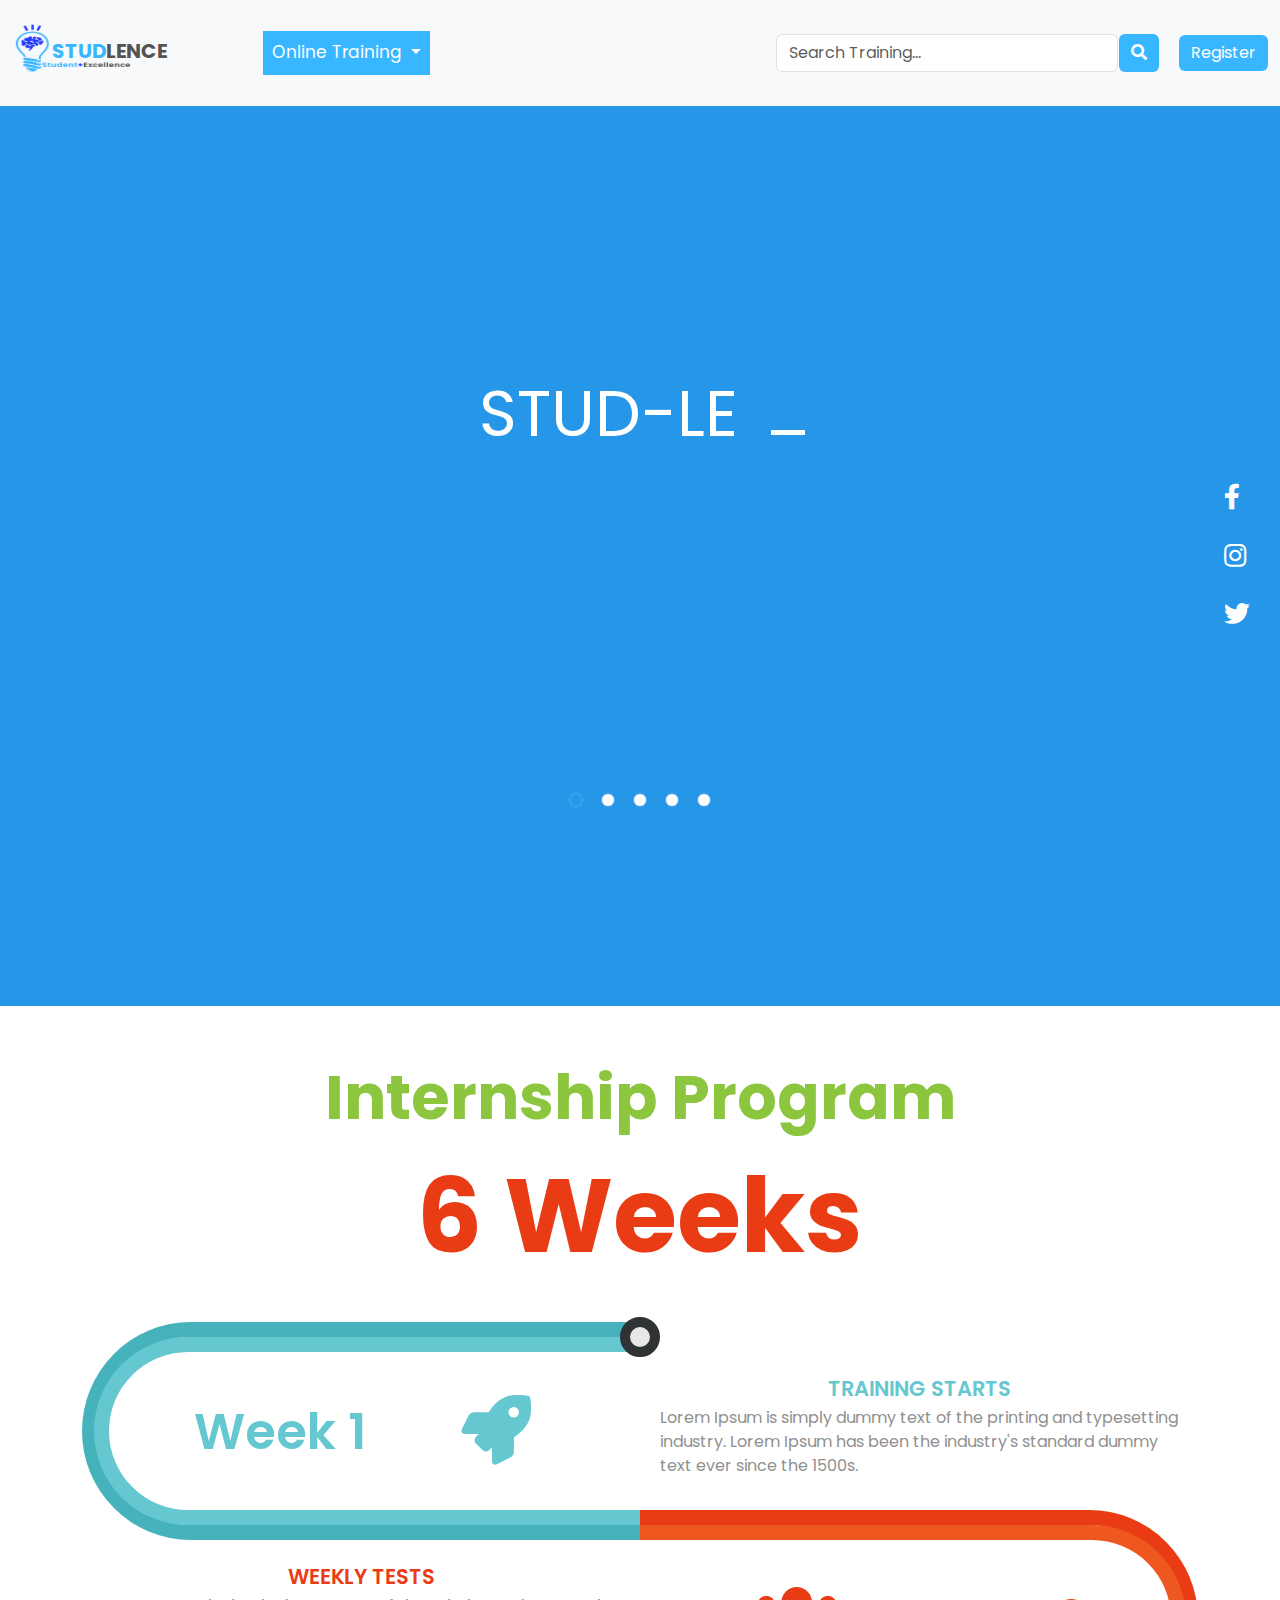
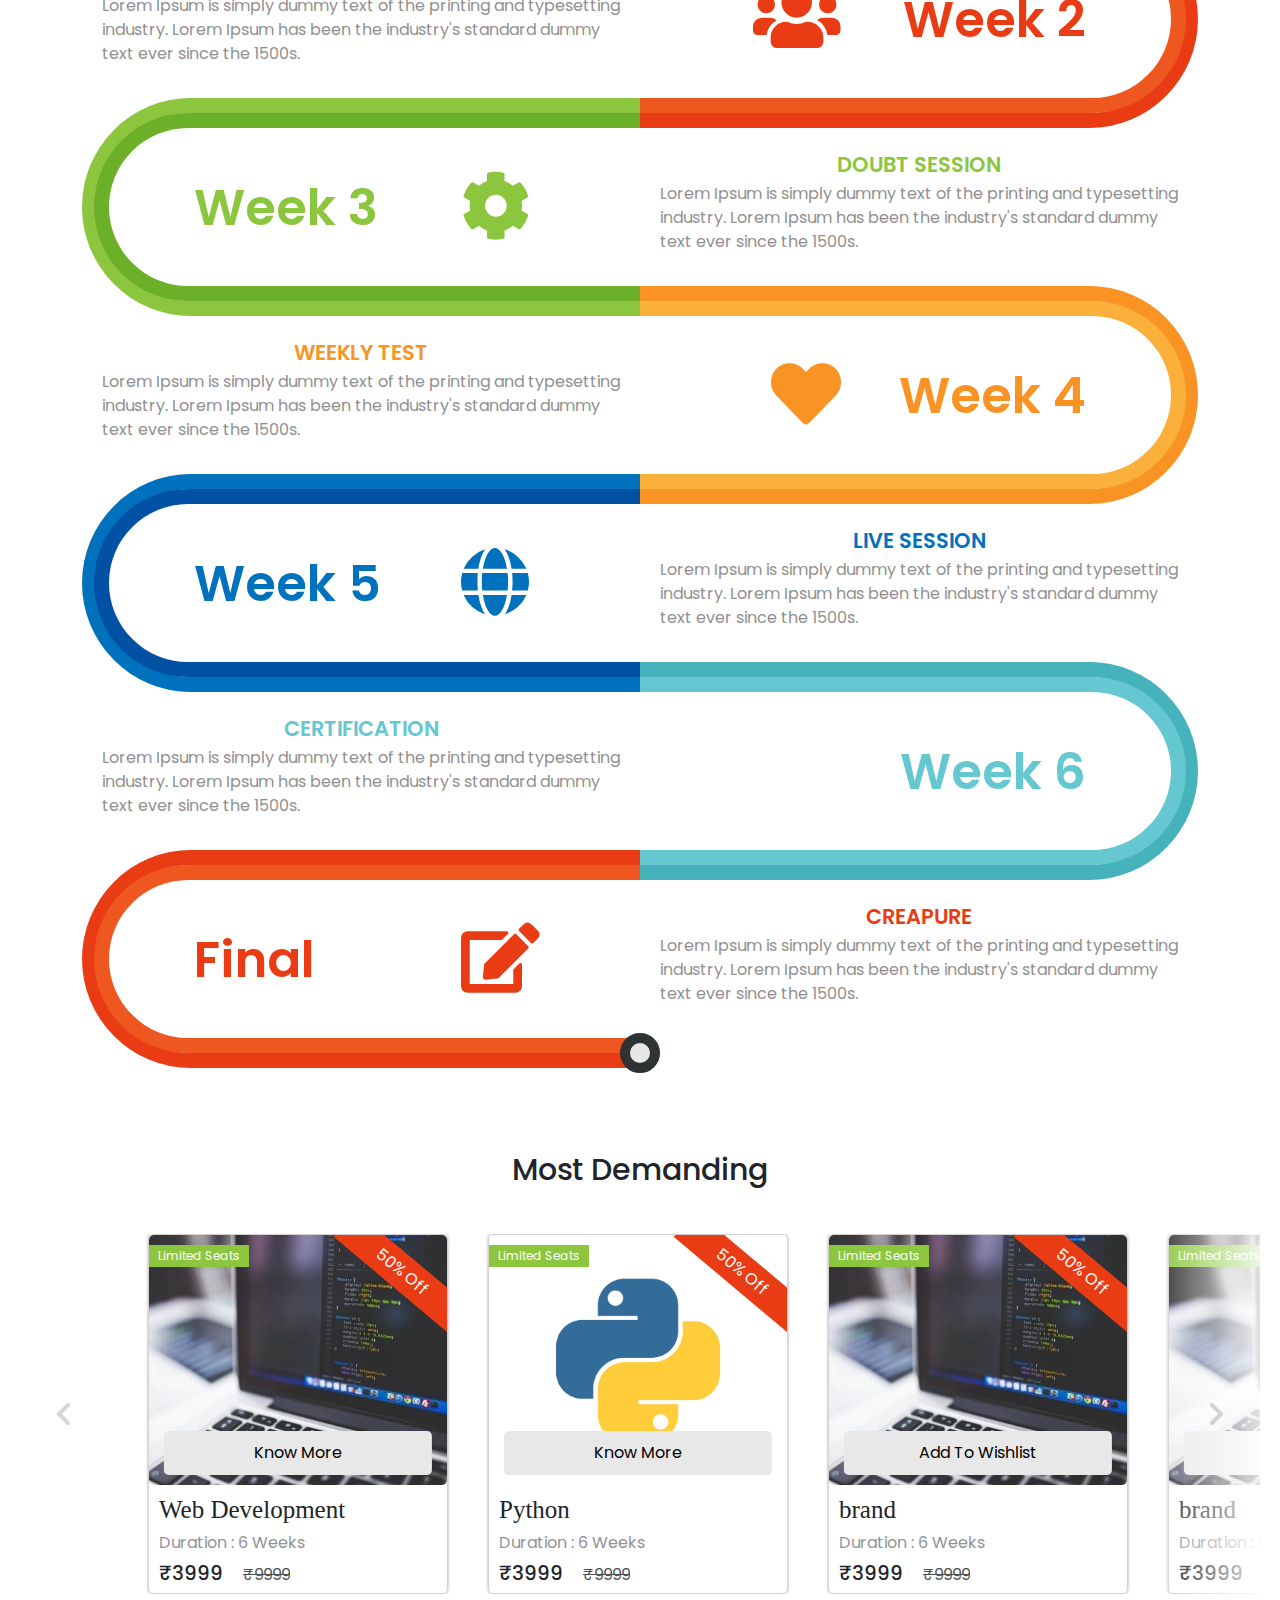
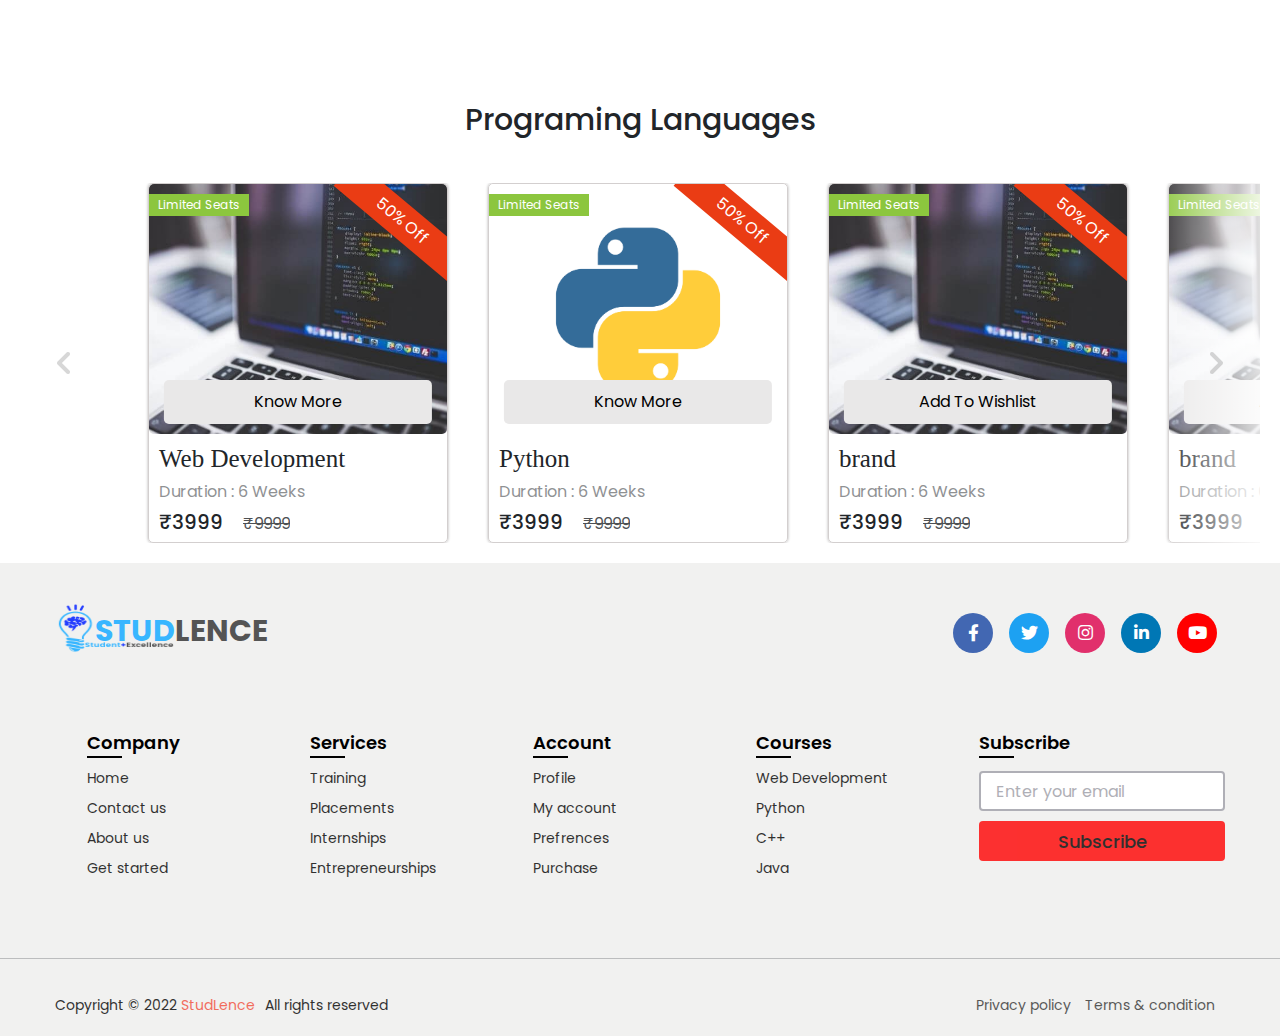
==== index.html @ e37be06a "Update index.html" ====
<!DOCTYPE html>
<html lang="en" dir="ltr">
  <head>
    <meta charset="utf-8">
    <meta name="viewport" content="width=device-width, initial-scale=1.0">
    <title>Studlence</title>
    <link rel="shortcut icon" type="image/x-icon" href="assets/apple-touch-icon.png" />
    <link rel="stylesheet" href="style.css">
    <link rel="stylesheet" href="https://cdn.jsdelivr.net/npm/bootstrap@5.2.0/dist/css/bootstrap.min.css">
  <script src="https://cdn.jsdelivr.net/npm/bootstrap@5.2.0/dist/js/bootstrap.bundle.min.js"></script>
    <link rel="stylesheet" href="https://cdnjs.cloudflare.com/ajax/libs/font-awesome/5.14.0/css/all.min.css">
  </head>
  <body>
<!--Navbar Starts-->
<nav class="navbar navbar-expand-lg bg-light">
    <div class="container-fluid">
      <a class="navbar-brand" href="index.html"><img src="assets/STUDLENCE__10_-removebg-preview.png" alt=""><span class="s1">STUD</span><span class="s2">LENCE</span></a>
      <button class="navbar-toggler" type="button" data-bs-toggle="collapse" data-bs-target="#navbarSupportedContent" aria-controls="navbarSupportedContent" aria-expanded="false" aria-label="Toggle navigation">
        <span class="navbar-toggler-icon"></span>
      </button>
      <div class="collapse navbar-collapse" id="navbarSupportedContent">
        <ul class="navbar-nav me-auto mb-2 mb-lg-0">
          <li class="nav-item dropdown">
            <a class="nav-link dropdown-toggle" href="#" role="button" data-bs-toggle="dropdown" aria-expanded="false">
              Online Training
            </a>
            <ul class="dropdown-menu">
              <li><a class="dropdown-item" href="#">Web Development</a></li>
              <li><a class="dropdown-item" href="#">Python</a></li>
              <li><a class="dropdown-item" href="#">Java</a></li>
            </ul>
          </li>
        </ul>
        
        <form class="d-flex" role="search">
          <input class="form-control form1 me-2" type="search" placeholder="Search Training..." aria-label="Search">
          <button class="btn btn2 btn-outline-success" type="submit"><i class="fas fa-search"></i></button>
        </form>
         <a href="https://rajanukul.github.io/Login-Signup-Form/"><button class="btn login btn-outline-success" type="submit">Register</button></a>
      </div>
    </div>
  </nav>
<!--Navbar Ends-->
<!--Slider Starts-->
    
    <section class="home">
      <video class="video-slide active" src="assets/3.mp4" autoplay muted loop></video>
      <video class="video-slide" src="assets/2.mp4" autoplay muted loop></video>
      <video class="video-slide" src="assets/1.mp4" autoplay muted loop></video>
      <video class="video-slide" src="" autoplay muted loop></video>
      <video class="video-slide" src="" autoplay muted loop></video>
      
      <div class="media-icons">
        <a href="https://www.facebook.com/" target="_blank"><i class="fab fa-facebook-f"></i></a>
        <a href="https://www.instagram.com/" target="_blank"><i class="fab fa-instagram"></i></a>
        <a href="https://twitter.com/" target="_blank"><i class="fab fa-twitter"></i></a>
      </div>
      <div class="slider-navigation">
        <div class="nav-btn active"></div>
        <div class="nav-btn"></div>
        <div class="nav-btn"></div>
        <div class="nav-btn"></div>
        <div class="nav-btn"></div>
      </div>
      <div class='console-container'>
        <span id='text'></span>
        <div class='console-underscore' id='console'>&#95;</div>
      </div>
    </section>
<!--Slider Ends-->

<!--Timeline starts-->
<div class="container">
  <h1>Internship Program</h1>
  <h3>6 Weeks</h3>
  <div class="row">
    <div class="col">
      <div class="main-timeline">
        <div class="timeline">
          <a class="timeline-content">
            <span class="timeline-year">Week 1</span>
            <div class="timeline-icon">
              <i class="fa fa-rocket" aria-hidden="true"></i>
            </div>
            <div class="content">
              <h3 class="title">Training Starts</h3>
              <p class="description">
                Lorem Ipsum is simply dummy text of the printing and typesetting industry. Lorem Ipsum has been the industry's standard dummy text ever since the 1500s.
              </p>
            </div>
          </a>
        </div>
        <div class="timeline">
          <a class="timeline-content">
            <span class="timeline-year">Week 2</span>
            <div class="timeline-icon">
              <i class="fa fa-users" aria-hidden="true"></i>
            </div>
            <div class="content">
              <h3 class="title">Weekly Tests</h3>
              <p class="description">
                Lorem Ipsum is simply dummy text of the printing and typesetting industry. Lorem Ipsum has been the industry's standard dummy text ever since the 1500s.
              </p>
            </div>
          </a>
        </div>
        <div class="timeline">
          <a class="timeline-content">
            <span class="timeline-year">Week 3</span>
            <div class="timeline-icon">
              <i class="fa fa-cog" aria-hidden="true"></i>
            </div>
            <div class="content">
              <h3 class="title">Doubt Session</h3>
              <p class="description">
                Lorem Ipsum is simply dummy text of the printing and typesetting industry. Lorem Ipsum has been the industry's standard dummy text ever since the 1500s.
              </p>
            </div>
          </a>
        </div>
        <div class="timeline">
          <a class="timeline-content">
            <span class="timeline-year">Week 4</span>
            <div class="timeline-icon">
              <i class="fa fa-heart" aria-hidden="true"></i>
            </div>
            <div class="content">
              <h3 class="title">Weekly Test</h3>
              <p class="description">
                Lorem Ipsum is simply dummy text of the printing and typesetting industry. Lorem Ipsum has been the industry's standard dummy text ever since the 1500s.
              </p>
            </div>
          </a>
        </div>
        <div class="timeline">
          <a class="timeline-content">
            <span class="timeline-year">Week 5</span>
            <div class="timeline-icon">
              <i class="fa fa-globe" aria-hidden="true"></i>
            </div>
            <div class="content">
              <h3 class="title">Live session</h3>
              <p class="description">
                Lorem Ipsum is simply dummy text of the printing and typesetting industry. Lorem Ipsum has been the industry's standard dummy text ever since the 1500s.
              </p>
            </div>
          </a>
        </div>
        <div class="timeline">
          <a class="timeline-content">
            <span class="timeline-year">Week 6</span>
            <div class="timeline-icon">
              <i class="fa fa-apple" aria-hidden="true"></i>
            </div>
            <div class="content">
              <h3 class="title">Certification</h3>
              <p class="description">
                Lorem Ipsum is simply dummy text of the printing and typesetting industry. Lorem Ipsum has been the industry's standard dummy text ever since the 1500s.
              </p>
            </div>
          </a>
        </div>
        <div class="timeline">
          <a  class="timeline-content">
            <span class="timeline-year">Final</span>
            <div class="timeline-icon">
              <i class="fa fa-edit" aria-hidden="true"></i>
            </div>
            <div class="content">
              <h3 class="title">Creapure</h3>
              <p class="description">
                Lorem Ipsum is simply dummy text of the printing and typesetting industry. Lorem Ipsum has been the industry's standard dummy text ever since the 1500s.
              </p>
            </div>
          </a>
        </div>
      </div>
    </div>
  </div>
</div>    
<!--Timeline ends-->
<!--Demanding Courses-->
<div class="demand">
  <h2>Most Demanding</h2>
</div>
<!--Card-->
<section class="product"> 
  <button class="pre-btn"><img src="assets/arrow.png" alt=""></button>
  <button class="nxt-btn"><img src="assets/arrow.png" alt=""></button>
  <div class="product-container">
      <div class="product-card">
          <div class="product-image">
              <span class="seat-tag">Limited seats</span>
              <span class="discount-tag">50% off</span>
              <img src="assets/Web-Development.jpeg" class="product-thumb" alt="">
              <button class="card-btn">Know More</button>
          </div>
          <div class="product-info">
              <h2 class="product-brand">Web Development</h2>
              <p class="product-short-description">Duration : <span class="timee">6</span> weeks</p>
              <span class="price">&#8377;3999</span><span class="actual-price">&#8377;9999</span>
          </div>
      </div>
      <div class="product-card">
          <div class="product-image">
              <span class="seat-tag">Limited seats</span>
              <span class="discount-tag">50% off</span>
              <img src="assets/python-programming-language.png" class="product-thumb" alt="">
              <button class="card-btn">Know More</button>
          </div>
          <div class="product-info">
              <h2 class="product-brand">Python</h2>
              <p class="product-short-description">Duration : <span class="timee">6</span> Weeks</p>
              <span class="price">&#8377;3999</span><span class="actual-price">&#8377;9999</span>
          </div>
      </div>
      <div class="product-card">
          <div class="product-image">
              <span class="seat-tag">Limited seats</span>
              <span class="discount-tag">50% off</span>
              <img src="assets/Web-Development.jpeg" class="product-thumb" alt="">
              <button class="card-btn">add to wishlist</button>
          </div>
          <div class="product-info">
              <h2 class="product-brand">brand</h2>
              <p class="product-short-description">Duration : <span class="timee">6</span> Weeks</p>
              <span class="price">&#8377;3999</span><span class="actual-price">&#8377;9999</span>
          </div>
      </div>
      <div class="product-card">
          <div class="product-image">
              <span class="seat-tag">Limited seats</span>
              <span class="discount-tag">50% off</span>
              <img src="assets/Web-Development.jpeg" class="product-thumb" alt="">
              <button class="card-btn">add to wishlist</button>
          </div>
          <div class="product-info">
              <h2 class="product-brand">brand</h2>
              <p class="product-short-description">Duration : <span class="timee">6</span> Weeks</p>
              <span class="price">&#8377;3999</span><span class="actual-price">&#8377;9999</span>
          </div>
      </div>
      <div class="product-card">
          <div class="product-image">
              <span class="seat-tag">Limited seats</span>
              <span class="discount-tag">50% off</span>
              <img src="assets/Web-Development.jpeg" class="product-thumb" alt="">
              <button class="card-btn">add to wishlist</button>
          </div>
          <div class="product-info">
              <h2 class="product-brand">brand</h2>
              <p class="product-short-description">Duration : <span class="timee">6</span> Weeks</p>
              <span class="price">&#8377;3999</span><span class="actual-price">&#8377;9999</span>
          </div>
      </div>
      <div class="product-card">
          <div class="product-image">
              <span class="seat-tag">Limited seats</span>
              <span class="discount-tag">50% off</span>
              <img src="assets/Web-Development.jpeg" class="product-thumb" alt="">
              <button class="card-btn">add to wishlist</button>
          </div>
          <div class="product-info">
              <h2 class="product-brand">brand</h2>
              <p class="product-short-description">Duration : <span class="timee">6</span> Weeks</p>
              <span class="price">&#8377;3999</span><span class="actual-price">&#8377;9999</span>
          </div>
      </div>
      <div class="product-card">
          <div class="product-image">
              <span class="seat-tag">Limited seats</span>
              <span class="discount-tag">50% off</span>
              <img src="assets/Web-Development.jpeg" class="product-thumb" alt="">
              <button class="card-btn">add to wishlist</button>
          </div>
          <div class="product-info">
              <h2 class="product-brand">brand</h2>
              <p class="product-short-description">Duration : <span class="timee">6</span> Weeks</p>
              <span class="price">&#8377;3999</span><span class="actual-price">&#8377;9999</span>
          </div>
      </div>
      <div class="product-card">
          <div class="product-image">
              <span class="seat-tag">Limited seats</span>
              <span class="discount-tag">50% off</span>
              <img src="assets/Web-Development.jpeg" class="product-thumb" alt="">
              <button class="card-btn">add to wishlist</button>
          </div>
          <div class="product-info">
              <h2 class="product-brand">brand</h2>
              <p class="product-short-description">Duration : <span class="timee">6</span> Weeks</p>
              <span class="price">&#8377;3999</span><span class="actual-price">&#8377;9999</span>
          </div>
      </div>
      <div class="product-card">
          <div class="product-image">
              <span class="seat-tag">Limited seats</span>
              <span class="discount-tag">50% off</span>
              <img src="assets/Web-Development.jpeg" class="product-thumb" alt="">
              <button class="card-btn">add to wishlist</button>
          </div>
          <div class="product-info">
              <h2 class="product-brand">brand</h2>
              <p class="product-short-description">Duration : <span class="timee">6</span> Weeks</p>
              <span class="price">&#8377;3999</span><span class="actual-price">&#8377;9999</span>
          </div>
      </div>
      <div class="product-card">
          <div class="product-image">
              <span class="seat-tag">Limited seats</span>
              <span class="discount-tag">50% off</span>
              <img src="assets/Web-Development.jpeg" class="product-thumb" alt="">
              <button class="card-btn">add to wishlist</button>
          </div>
          <div class="product-info">
              <h2 class="product-brand">brand</h2>
              <p class="product-short-description">Duration : <span class="timee">6</span> Weeks</p>
              <span class="price">&#8377;3999</span><span class="actual-price">&#8377;9999</span>
          </div>
      </div>
  </div>
</section>


<!--Programing Courses-->
<br>
<div class="demand">
  <h2>Programing Languages</h2>
</div>
<!--Card-->
<section class="product"> 
  <button class="pre-btn"><img src="assets/arrow.png" alt=""></button>
  <button class="nxt-btn"><img src="assets/arrow.png" alt=""></button>
  <div class="product-container">
      <div class="product-card">
          <div class="product-image">
              <span class="seat-tag">Limited seats</span>
              <span class="discount-tag">50% off</span>
              <img src="assets/Web-Development.jpeg" class="product-thumb" alt="">
              <button class="card-btn">Know More</button>
          </div>
          <div class="product-info">
              <h2 class="product-brand">Web Development</h2>
              <p class="product-short-description">Duration : <span class="timee">6</span> Weeks</p>
              <span class="price">&#8377;3999</span><span class="actual-price">&#8377;9999</span>
          </div>
      </div>
      <div class="product-card">
          <div class="product-image">
              <span class="seat-tag">Limited seats</span>
              <span class="discount-tag">50% off</span>
              <img src="assets/python-programming-language.png" class="product-thumb" alt="">
              <button class="card-btn">Know More</button>
          </div>
          <div class="product-info">
              <h2 class="product-brand">Python</h2>
              <p class="product-short-description">Duration : <span class="timee">6</span> Weeks</p>
              <span class="price">&#8377;3999</span><span class="actual-price">&#8377;9999</span>
          </div>
      </div>
      <div class="product-card">
          <div class="product-image">
              <span class="seat-tag">Limited seats</span>
              <span class="discount-tag">50% off</span>
              <img src="assets/Web-Development.jpeg" class="product-thumb" alt="">
              <button class="card-btn">add to wishlist</button>
          </div>
          <div class="product-info">
              <h2 class="product-brand">brand</h2>
              <p class="product-short-description">Duration : <span class="timee">6</span> Weeks</p>
              <span class="price">&#8377;3999</span><span class="actual-price">&#8377;9999</span>
          </div>
      </div>
      <div class="product-card">
          <div class="product-image">
              <span class="seat-tag">Limited seats</span>
              <span class="discount-tag">50% off</span>
              <img src="assets/Web-Development.jpeg" class="product-thumb" alt="">
              <button class="card-btn">add to wishlist</button>
          </div>
          <div class="product-info">
              <h2 class="product-brand">brand</h2>
              <p class="product-short-description">Duration : <span class="timee">6</span> Weeks</p>
              <span class="price">&#8377;3999</span><span class="actual-price">&#8377;9999</span>
          </div>
      </div>
      <div class="product-card">
          <div class="product-image">
              <span class="seat-tag">Limited seats</span>
              <span class="discount-tag">50% off</span>
              <img src="assets/Web-Development.jpeg" class="product-thumb" alt="">
              <button class="card-btn">add to wishlist</button>
          </div>
          <div class="product-info">
              <h2 class="product-brand">brand</h2>
              <p class="product-short-description">Duration : <span class="timee">6</span> Weeks</p>
              <span class="price">&#8377;3999</span><span class="actual-price">&#8377;9999</span>
          </div>
      </div>
      <div class="product-card">
          <div class="product-image">
              <span class="seat-tag">Limited seats</span>
              <span class="discount-tag">50% off</span>
              <img src="assets/Web-Development.jpeg" class="product-thumb" alt="">
              <button class="card-btn">add to wishlist</button>
          </div>
          <div class="product-info">
              <h2 class="product-brand">brand</h2>
              <p class="product-short-description">Duration : <span class="timee">6</span> Weeks</p>
              <span class="price">&#8377;3999</span><span class="actual-price">&#8377;9999</span>
          </div>
      </div>
      <div class="product-card">
          <div class="product-image">
              <span class="seat-tag">Limited seats</span>
              <span class="discount-tag">50% off</span>
              <img src="assets/Web-Development.jpeg" class="product-thumb" alt="">
              <button class="card-btn">add to wishlist</button>
          </div>
          <div class="product-info">
              <h2 class="product-brand">brand</h2>
              <p class="product-short-description">Duration : <span class="timee">6</span> Weeks</p>
              <span class="price">&#8377;3999</span><span class="actual-price">&#8377;9999</span>
          </div>
      </div>
      <div class="product-card">
          <div class="product-image">
              <span class="seat-tag">Limited seats</span>
              <span class="discount-tag">50% off</span>
              <img src="assets/Web-Development.jpeg" class="product-thumb" alt="">
              <button class="card-btn">add to wishlist</button>
          </div>
          <div class="product-info">
              <h2 class="product-brand">brand</h2>
              <p class="product-short-description">Duration : <span class="timee">6</span> Weeks</p>
              <span class="price">&#8377;3999</span><span class="actual-price">&#8377;9999</span>
          </div>
      </div>
      <div class="product-card">
          <div class="product-image">
              <span class="seat-tag">Limited seats</span>
              <span class="discount-tag">50% off</span>
              <img src="assets/Web-Development.jpeg" class="product-thumb" alt="">
              <button class="card-btn">add to wishlist</button>
          </div>
          <div class="product-info">
              <h2 class="product-brand">brand</h2>
              <p class="product-short-description">Duration : <span class="timee">6</span> Weeks</p>
              <span class="price">&#8377;3999</span><span class="actual-price">&#8377;9999</span>
          </div>
      </div>
      <div class="product-card">
          <div class="product-image">
              <span class="seat-tag">Limited seats</span>
              <span class="discount-tag">50% off</span>
              <img src="assets/Web-Development.jpeg" class="product-thumb" alt="">
              <button class="card-btn">add to wishlist</button>
          </div>
          <div class="product-info">
              <h2 class="product-brand">brand</h2>
              <p class="product-short-description">Duration : <span class="timee">6</span> Weeks</p>
              <span class="price">&#8377;3999</span><span class="actual-price">&#8377;9999</span>
          </div>
      </div>
  </div>
</section>
<!--Footer starts-->
<footer>
  <div class="content">
    <div class="top">
      <div class="logo-details">
        <a class="navbar-brand" href="index.html"><img src="assets/STUDLENCE__10_-removebg-preview.png" alt=""><span class="s1">STUD</span><span class="s2">LENCE</span></a>
      </div>
      <div class="media-icons">
        <a href="#"><i class="fab fa-facebook-f"></i></a>
        <a href="#"><i class="fab fa-twitter"></i></a>
        <a href="#"><i class="fab fa-instagram"></i></a>
        <a href="#"><i class="fab fa-linkedin-in"></i></a>
        <a href="#"><i class="fab fa-youtube"></i></a>
      </div>
    </div>
    <div class="link-boxes">
      <ul class="box">
        <li class="link_name">Company</li>
        <li><a href="index.html">Home</a></li>
        <li><a href="#">Contact us</a></li>
        <li><a href="aboutus.html">About us</a></li>
        <li><a href="index.html">Get started</a></li>
      </ul>
      <ul class="box">
        <li class="link_name">Services</li>
        <li><a href="#">Training</a></li>
        <li><a href="#">Placements</a></li>
        <li><a href="#">Internships</a></li>
        <li><a href="#">Entrepreneurships</a></li>
      </ul>
      <ul class="box">
        <li class="link_name">Account</li>
        <li><a href="#">Profile</a></li>
        <li><a href="#">My account</a></li>
        <li><a href="#">Prefrences</a></li>
        <li><a href="#">Purchase</a></li>
      </ul>
      <ul class="box">
        <li class="link_name">Courses</li>
        <li><a href="#">Web Development</a></li>
        <li><a href="#">Python</a></li>
        <li><a href="#">C++</a></li>
        <li><a href="#">Java</a></li>
      </ul>
      <ul class="box input-box">
        <li class="link_name">Subscribe</li>
        <li><input type="text" placeholder="Enter your email"></li>
        <li><input type="button" value="Subscribe"></li>
      </ul>
    </div>
  </div>
  <hr>
  <div class="bottom-details">
    <div class="bottom_text">
      <span class="copyright_text">Copyright © 2022 <a href="#" style="color: rgb(243, 35, 8);">StudLence</a>All rights reserved</span>
      <span class="policy_terms">
        <a href="privacy.html">Privacy policy</a>
        <a href="terms_condition.html">Terms & condition</a>
      </span>
    </div>
  </div>
</footer>


  <script src="script.js"></script>
  </body>
</html>
---- style.css ----
@import url('https://fonts.googleapis.com/css2?family=Poppins:wght@200;300;400;500;600;700;800;900&display=swap');

*{
  margin: 0;
  padding: 0;
  box-sizing: border-box;
  font-family: "Poppins", sans-serif;
}
.navbar-brand img{
    height: 90px;
    width: 120px;
    margin-right: -80px;
    margin-top: -10px;
}
.navbar-brand .s1{
    color: #38b6ff;
    font-weight: 700;
}
.navbar-brand .s2{
    color: #545454;
    font-weight: 700;
}
.navbar .nav-item{
    margin-left: 80px;
    font-size: 17px;
    border: 1px solid #38b6ff;
    background-color: #38b6ff;
}
.nav-item a{
    color: #fff;
}
.nav-item a:hover{
    color: #fff;
}
.nav-item .dropdown-menu a{
    color: black;
}
.login{
    color: white!important;
    background-color: #38b6ff!important;
    border: #38b6ff!important;
    margin-left: 20px;
}
.fa-search{
    color: white;
}
.navbar .btn2{
    border: #38b6ff;
    background-color: #38b6ff;
    margin-left: -7px;
}
.navbar .btn2:hover{
    background-color: #38b6ff;
}
@media(max-width:992px){
    .form1{
        max-width: 300px!important;
    }
    .login{
        margin-left: 0px;
        margin-top: 10px;
    }
    .navbar .nav-item{
        max-width: 180px;
        margin-left: 0;
    }
    .nav-item a{
        margin-left: 20px;
    }
}
.home{
  position: relative;
  width: 100%;
  min-height: 100vh;
  display: flex;
  justify-content: center;
  flex-direction: column;
  background: #2696E9;
}

.home:before{
  z-index: 777;
  content: '';
  position: absolute;
  /*background: rgba(3, 96, 251, 0.3);*/
  width: 100%;
  height: 100%;
  top: 0;
  left: 0;
}


.home .media-icons{
  z-index: 888;
  position: absolute;
  right: 30px;
  display: flex;
  flex-direction: column;
  transition: 0.5s ease;
}
.home .media-icons .fa-facebook-f:hover{
  color: #4267B2;
}
.home .media-icons .fa-instagram:hover{
  color: #C13584;
}
.home .media-icons .fa-twitter:hover{
  color: #00acee;
}

.home .media-icons a{
  color: #fff;
  font-size: 1.6em;
  transition: 0.3s ease;
}

.home .media-icons a:not(:last-child){
  margin-bottom: 20px;
}

.home .media-icons a:hover{
  transform: scale(1.3);
}

.home video{
  z-index: 000;
  position: absolute;
  top: 0;
  left: 0;
  width: 100%;
  height: 100%;
  object-fit: cover;
}

.slider-navigation{
  z-index: 888;
  position: relative;
  display: flex;
  justify-content: center;
  align-items: center;
  transform: translateY(250px);
  margin-bottom: 12px;
}
@media(max-width:1100px)
{
    .slider-navigation{
        transform: translateY(100px);
      }
      
}
.slider-navigation .nav-btn{
  width: 12px;
  height: 12px;
  background: #fff;
  border-radius: 50%;
  cursor: pointer;
  box-shadow: 0 0 2px rgba(255, 255, 255, 0.5);
  transition: 0.3s ease;
}

.slider-navigation .nav-btn.active{
  background: #2696E9;
}

.slider-navigation .nav-btn:not(:last-child){
  margin-right: 20px;
}

.slider-navigation .nav-btn:hover{
  transform: scale(1.2);
}

.video-slide{
  position: absolute;
  width: 100%;
  clip-path: circle(0% at 0 50%);
}

.video-slide.active{
  clip-path: circle(150% at 0 50%);
  transition: 2s ease;
  transition-property: clip-path;
}


@media (max-width: 560px){
  .home .content h1{
    font-size: 3em;
    line-height: 60px;
  }
}

.hidden {
    opacity:0;
  }
  .console-container {
   
    font-family:"Khula";
    font-size:4em;
    text-align:center;
    height:200px;
    width:600px;
    display:block;
    position:absolute;
    color:white;
    top:-180px;
    bottom:0;
    left:0;
    right:0;
    margin:auto;
  }
  .console-underscore {
     display:inline-block;
    position:relative;
    top:-0.14em;
    left:10px;
  }
  @media(max-width:1100px){
    .console-container {
        font-size:50px;
        text-align: center;
        top: -30px;
      }
  }
  @media(max-width:660px){
    .console-container {
        font-size:50px;
        margin-left: -100px;
        top: -50px;
      }
  }
  @media(max-width:500px){
    .console-container {
      font-size: 25px;
      margin-left: -200px;
      }
  }
  




  .container h1{
    margin: 5% 0 2% 0;
    text-align: center;
    font-size: 60px;
    font-size-adjust: 0.58;
    font-weight: 700;
    color: #8CC63E;
  }
  .container h3{
    margin: 0 0 5% 0;
    text-align: center;
    font-size-adjust: 0.58;
    font-size: 100px;
    font-weight: 700;
    color: #ea3c14;
  }
.main-timeline {
    font-family: tahoma;
    padding: 20px 0;
    position: relative;
  }
  
  .main-timeline::before,
  .main-timeline::after {
    content: "";
    height: 40px;
    width: 40px;
    background-color: #e7e7e7;
    border-radius: 50%;
    border: 10px solid #303334;
    transform: translatex(-50%);
    position: absolute;
    left: 50%;
    top: -15px;
    z-index: 2;
  }
  
  .main-timeline::after {
    top: auto;
    bottom: 15px;
  }
  
  .main-timeline .timeline {
    padding: 35px 0;
    margin-top: -30px;
    position: relative;
    z-index: 1;
  }
  
  .main-timeline .timeline::before,
  .main-timeline .timeline::after {
    content: "";
    height: 100%;
    width: 50%;
    border-radius: 110px 0 0 110px;
    border: 15px solid #46b2bc;
    border-right: none;
    position: absolute;
    left: 0;
    top: 0;
    z-index: -1;
  }
  
  .main-timeline .timeline::after {
    height: calc(100% - 30px);
    width: calc(50% - 12px);
    border-color: #65c7d0;
    left: 12px;
    top: 15px;
  }
  
  .main-timeline .timeline-content {
    display: inline-block;
  }
  
  .main-timeline .timeline-content:hover {
    text-decoration: none;
  }
  
  .main-timeline .timeline-year {
    color: #65c7d0;
    font-size: 50px;
    font-weight: 600;
    display: inline-block;
    transform: translatey(-50%);
    position: absolute;
    top: 50%;
    left: 10%;
  }
  
  .main-timeline .timeline-icon {
      color: #65c7d0;
      font-size: 70px;
      display: inline-block;
      transform: translateY(-50%);
      position: absolute;
      left: 34%;
      top: 50%;
  }
  
  .main-timeline .content {
    color: #909090;
    width: 50%;
    padding: 20px;
    display: inline-block;
    float: right;
  }
  
  .main-timeline .title {
    color: #65c7d0;
    font-size: 20px;
    font-weight: 600;
    text-transform: uppercase;
    margin: 0 0 5px 0;
  }
  
  .main-timeline .description {
    font-size: 16px;
    margin: 0;
  }
  
  .main-timeline .timeline:nth-child(even)::before {
    left: auto;
    right: 0;
    border-radius: 0 110px 110px 0;
    border: 15px solid red;
    border-left: none;
  }
  
  .main-timeline .timeline:nth-child(even)::after {
    left: auto;
    right: 12px;
    border-radius: 0 100px 100px 0;
    border: 15px solid green;
    border-left: none;
  }
  
  .main-timeline .timeline:nth-child(even) .content {
    float: left;
  }
  
  .main-timeline .timeline:nth-child(even) .timeline-year {
      left: auto;
      right: 10%;
  }
  
  .main-timeline .timeline:nth-child(even) .timeline-icon {
    left: auto;
    right: 32%;
  }
  
  .main-timeline .timeline:nth-child(5n+1)::before {
    border-color: #46b2bc;
  }
  
  .main-timeline .timeline:nth-child(5n+1)::after {
    border-color: #65c7d0;
  }
  
  .main-timeline .timeline:nth-child(5n+1) .timeline-icon {
    color: #65c7d0;
  }
  
  .main-timeline .timeline:nth-child(5n+1) .timeline-year {
    color: #65c7d0;
  }
  
  .main-timeline .timeline:nth-child(5n+1) .title {
    color: #65c7d0;
  }
  
  .main-timeline .timeline:nth-child(5n+2)::before {
    border-color: #ea3c14;
  }
  
  .main-timeline .timeline:nth-child(5n+2)::after {
    border-color: #EF5720;
  }
  
  .main-timeline .timeline:nth-child(5n+2) .timeline-icon {
    color: #EA3C14;
  }
  
  .main-timeline .timeline:nth-child(5n+2) .timeline-year {
    color: #EA3C14;
  }
  
  .main-timeline .timeline:nth-child(5n+2) .title {
    color: #EA3C14;
  }
  
  .main-timeline .timeline:nth-child(5n+3)::before {
    border-color: #8CC63E;
  }
  
  .main-timeline .timeline:nth-child(5n+3)::after {
    border-color: #6CAF29;
  }
  
  .main-timeline .timeline:nth-child(5n+3) .timeline-icon
  {
    color: #8CC63E;
  }
  
  .main-timeline .timeline:nth-child(5n+3) .timeline-year {
    color: #8CC63E;
  }
  
  .main-timeline .timeline:nth-child(5n+3) .title {
    color: #8CC63E;
  }
  
  .main-timeline .timeline:nth-child(5n+4)::before {
    border-color: #F99324;
  }
  
  .main-timeline .timeline:nth-child(5n+4)::after {
    border-color: #FBB03B;
  }
  
  .main-timeline .timeline:nth-child(5n+4) .timeline-icon {
    color: #F99324;
  }
  
  .main-timeline .timeline:nth-child(5n+4) .timeline-year {
    color: #F99324;
  }
  
  .main-timeline .timeline:nth-child(5n+4) .title {
    color: #F99324;
  }
  
  .main-timeline .timeline:nth-child(5n+5)::before {
    border-color: #0071BD;
  }
  
  .main-timeline .timeline:nth-child(5n+5)::after {
    border-color: #0050A3;
  }
  
  .main-timeline .timeline:nth-child(5n+5) .timeline-icon {
    color: #0071BD;
  }
  
  .main-timeline .timeline:nth-child(5n+5) .timeline-year {
    color: #0071BD;
  }
  
  .main-timeline .timeline:nth-child(5n+5) .title {
    color: #0071BD;
  }
  
  @media screen and (max-width:1200px){
    .container h3{
        font-size: 100px;
      }
      .main-timeline .timeline:after{ border-radius: 88px 0 0 88px; }
      .main-timeline .timeline:nth-child(even):after{ border-radius: 0 88px 88px 0; }
  }
  @media screen and (max-width:767px){
    .container h3{
        font-size: 80px;
      }
    .main-timeline .timeline-icon{
        font-size: 50px;
        transform:translateY(0);
        top: 25%;
        left: 10%;
    }
    .main-timeline .timeline-year{
        font-size: 25px;
        transform:translateY(0);
        top: 65%;
        left: 9%;
    }
      .main-timeline .timeline{ margin-top: -19px; }
      .main-timeline .timeline:before {
          border-radius: 50px 0 0 50px;
          border-width: 10px;
      }
      .main-timeline .timeline:after {
          height: calc(100% - 18px);
          width: calc(50% - 9px);
          border-radius: 43px 0 0 43px;
          border-width:10px;
          top: 9px;
          left: 9px;
      }
      .main-timeline .timeline:nth-child(even):before {
          border-radius: 0 50px 50px 0;
          border-width: 10px;
      }
      .main-timeline .timeline:nth-child(even):after {
          height: calc(100% - 18px);
          width: calc(50% - 9px);
          border-radius: 0 43px 43px 0;
          border-width: 10px;
          top: 9px;
          right: 9px;
      }
      .main-timeline .timeline-icon{ font-size: 60px; }
      .main-timeline .timeline-year{ font-size: 40px; }
  }
  @media screen and (max-width:479px){
    .container h3{
        font-size: 70px;
      }
      .main-timeline .timeline-icon{
          font-size: 50px;
          transform:translateY(0);
          top: 25%;
          left: 10%;
      }
      .main-timeline .timeline-year{
          font-size: 25px;
          transform:translateY(0);
          top: 65%;
          left: 9%;
      }
      .main-timeline .content{
          width: 68%;
          padding: 10px;
      }
      .main-timeline .title{ font-size: 18px; }
      .main-timeline .timeline:nth-child(even) .timeline-icon{
          right: 10%;
      }
      .main-timeline .timeline:nth-child(even) .timeline-year{
          right: 9%;
      }
  }


  .demand h2{
    text-align: center;
    margin: 5% 0 2%;
    font-size: 30px;
    font-weight: 500;
  }



  /* PRODUCTS */
.product {
    position: relative;
    overflow: hidden;
    padding: 20px;
  }
  
  .product-category {
    padding: 0 10vw;
    font-size: 30px;
    font-weight: 500;
    margin-bottom: 40px;
    text-transform: capitalize;
  }
  
  .product-container {
    padding: 0 10vw;
    display: flex;
    overflow-x: auto;
    scroll-behavior: smooth;
  }
  
  .product-container::-webkit-scrollbar {
    display: none;
  }
  
  .product-card {
    flex: 0 0 auto;
    width: 300px;
    height: 360px;
    border-radius: 5px;
    border: 1px solid rgb(211, 207, 207);
    margin-right: 40px;
    -moz-box-shadow: 0 0 3px rgb(175, 174, 174);
-webkit-box-shadow: 0 0 3px rgb(175, 174, 174);
box-shadow: 0 0 3px rgb(175, 174, 174);
  }
  
  .product-image {
    position: relative;
    width: 100%;
    height: 250px;
    border-radius: 5px;
    overflow: hidden;
  }
  
  .product-thumb {
    width: 100%;
    height: 100%;
    object-fit: cover;
  }
  
  .discount-tag {
    position: absolute;
    background: #ea3c14;
    padding: 5px;
    color: #fff;
    right: -30px;
    top: 20px;
    width: 150px;
    text-align: center;
    text-transform: capitalize;
    transform: rotate(40deg);
  }

  .seat-tag {
    position: absolute;
    background: #8CC63E;
    padding: 2px;
    color: #fff;
    font-size: 12px;
    top: 10px;
    width: 100px;
    text-align: center;
    text-transform: capitalize;
  }
  
  .card-btn {
    position: absolute;
    bottom: 10px;
    left: 50%;
    transform: translateX(-50%);
    padding: 10px;
    width: 90%;
    text-transform: capitalize;
    border: none;
    outline: none;
    background: rgb(233, 232, 232);
    border-radius: 5px;
    cursor: pointer;
  }
  
  .product-card:hover .card-btn {
    opacity: 1;
  }
  
  .card-btn:hover {
    background: #2696E9;
    color: #fff;
  }
  
  .product-info {
    width: 100%;
    height: 100px;
    padding-top: 10px;
    padding-left: 10px;
  }
  
  .product-brand {
    font-family:' poppins';
    font-size: 25px;
  }
  
  .product-short-description {
    width: 100%;
    height: 20px;
    line-height: 20px;
    overflow: hidden;
    opacity: 0.5;
    text-transform: capitalize;
    margin: 5px 0;
  }
  
  .price {
    font-weight: 500;
    font-size: 20px;
  }
  
  .actual-price {
    margin-left: 20px;
    opacity: 0.8;
    text-decoration: line-through;
  }
  
  .pre-btn,
  .nxt-btn {
    border: none;
    width: 10vw;
    height: 100%;
    position: absolute;
    top: 0;
    display: flex;
    justify-content: center;
    align-items: center;
    background: linear-gradient(90deg, rgba(255, 255, 255, 0) 0%, #fff 100%);
    cursor: pointer;
    z-index: 8;
  }
  
  .pre-btn {
    left: 0;
    transform: rotate(180deg);
  }
  
  .nxt-btn {
    right: 0;
  }
  
  .pre-btn img,
  .nxt-btn img {
    opacity: 0.2;
  }
  
  .pre-btn:hover img,
  .nxt-btn:hover img {
    opacity: 1;
  }
  
  .collection-container {
    width: 100%;
    display: grid;
    grid-template-columns: repeat(2, 1fr);
    grid-gap: 10px;
  }
  
  .collection {
    position: relative;
  }
  
  .collection img {
    width: 100%;
    height: 100%;
    object-fit: cover;
  }
  
  .collection p {
    position: absolute;
    top: 50%;
    left: 50%;
    transform: translate(-50%, -50%);
    text-align: center;
    color: #fff;
    font-size: 50px;
    text-transform: capitalize;
  }
  
  .collection:nth-child(3) {
    grid-column: span 2;
    margin-bottom: 10px;
  }
  
  footer{
    background: #f1f1f0;
    width: 100%;
    bottom: 0;
    left: 0;
  }
  footer::before{
    content: '';
    position: absolute;
    left: 0;
    top: 100px;
    height: 1px;
    width: 100%;
  }
  footer .content{
    max-width: 1250px;
    margin: auto;
    padding: 30px 40px 40px 40px;
  }
  footer .content .top{
    display: flex;
    align-items: center;
    justify-content: space-between;
    margin-bottom: 50px;
  }
  .content .top .logo-details{
    color: #fff;
    font-size: 30px;
  }
  .content .top .media-icons{
    display: flex;
  }
  .content .top .media-icons a{
    height: 40px;
    width: 40px;
    margin: 0 8px;
    border-radius: 50%;
    text-align: center;
    line-height: 40px;
    color: #fff;
    font-size: 17px;
    text-decoration: none;
    transition: all 0.4s ease;
  }
  .top .media-icons a:nth-child(1){
    background: #4267B2;
  }
  .top .media-icons a:nth-child(1):hover{
    color: #4267B2;
    background: #fff;
  }
  .top .media-icons a:nth-child(2){
    background: #1DA1F2;
  }
  .top .media-icons a:nth-child(2):hover{
    color: #1DA1F2;
    background: #fff;
  }
  .top .media-icons a:nth-child(3){
    background: #E1306C;
  }
  .top .media-icons a:nth-child(3):hover{
    color: #E1306C;
    background: #fff;
  }
  .top .media-icons a:nth-child(4){
    background: #0077B5;
  }
  .top .media-icons a:nth-child(4):hover{
    color: #0077B5;
    background: #fff;
  }
  .top .media-icons a:nth-child(5){
    background: #FF0000;
  }
  .top .media-icons a:nth-child(5):hover{
    color: #FF0000;
    background: #fff;
  }
  footer .content .link-boxes{
    width: 100%;
    display: flex;
    justify-content: space-between;
  }
  footer .content .link-boxes .box{
    width: calc(100% / 5 - 10px);
  }
  .content .link-boxes .box .link_name{
    color: #000;
    font-size: 18px;
    font-weight: 600;
    margin-bottom: 10px;
    position: relative;
  }
  .link-boxes .box .link_name::before{
    content: '';
    position: absolute;
    left: 0;
    bottom: -2px;
    height: 2px;
    width: 35px;
    background: #000;
  }
  .content .link-boxes .box li{
    margin: 6px 0;
    list-style: none;
  }
  .content .link-boxes .box li a{
    color: #000;
    font-size: 14px;
    font-weight: 400;
    text-decoration: none;
    opacity: 0.8;
    transition: all 0.4s ease
  }
  .content .link-boxes .box li a:hover{
    opacity: 1;
  }
  .content .link-boxes .input-box{
    margin-right: 55px;
  }
  .link-boxes .input-box input{
    height: 40px;
    width: calc(100% + 55px);
    outline: none;
    border: 2px solid #AFAFB6;
    background: #fff;
    border-radius: 4px;
    padding: 0 15px;
    font-size: 15px;
    color: #000;
    margin-top: 5px;
  }
  .link-boxes .input-box input::placeholder{
    color: #AFAFB6;
    font-size: 16px;
  }
  .link-boxes .input-box input[type="button"]{
    background: #FF0000;
    color: #000;
    border: none;
    font-size: 18px;
    font-weight: 500;
    margin: 4px 0;
    opacity: 0.8;
    cursor: pointer;
    transition: all 0.4s ease;
  }
  .input-box input[type="button"]:hover{
    opacity: 1;
  }
  footer .bottom-details{
    width: 100%;
    background: #f1f1f0;
  }
  footer .bottom-details .bottom_text{
    max-width: 1250px;
    margin: auto;
    padding: 20px 40px;
    display: flex;
    justify-content: space-between;
  }
  .bottom-details .bottom_text span,
  .bottom-details .bottom_text a{
    font-size: 14px;
    font-weight: 400;
    color: #000;
    opacity: 0.8;
    text-decoration: none;
  }
  .bottom-details .bottom_text a:hover{
    opacity: 1;
  }
  .bottom-details .bottom_text a{
    margin-right: 10px;
  }
  @media (max-width: 900px) {
    footer .content .link-boxes{
      flex-wrap: wrap;
    }
    footer .content .link-boxes .input-box{
      width: 40%;
      margin-top: 10px;
    }
  }
  @media (max-width: 700px){
    footer{
      position: relative;
    }
    .content .top .logo-details{
      font-size: 26px;
    }
    .content .top .media-icons a{
      height: 35px;
      width: 35px;
      font-size: 14px;
      line-height: 35px;
    }
    footer .content .link-boxes .box{
      width: calc(100% / 3 - 10px);
    }
    footer .content .link-boxes .input-box{
      width: 60%;
    }
    .bottom-details .bottom_text span,
    .bottom-details .bottom_text a{
      font-size: 12px;
    }
  }
  @media (max-width: 520px){
    footer::before{
      top: 145px;
    }
    footer .content .top{
      flex-direction: column;
    }
    .content .top .media-icons{
      margin-top: 16px;
    }
    footer .content .link-boxes .box{
      width: calc(100% / 2 - 10px);
    }
    footer .content .link-boxes .input-box{
      width: 100%;
    }
  }
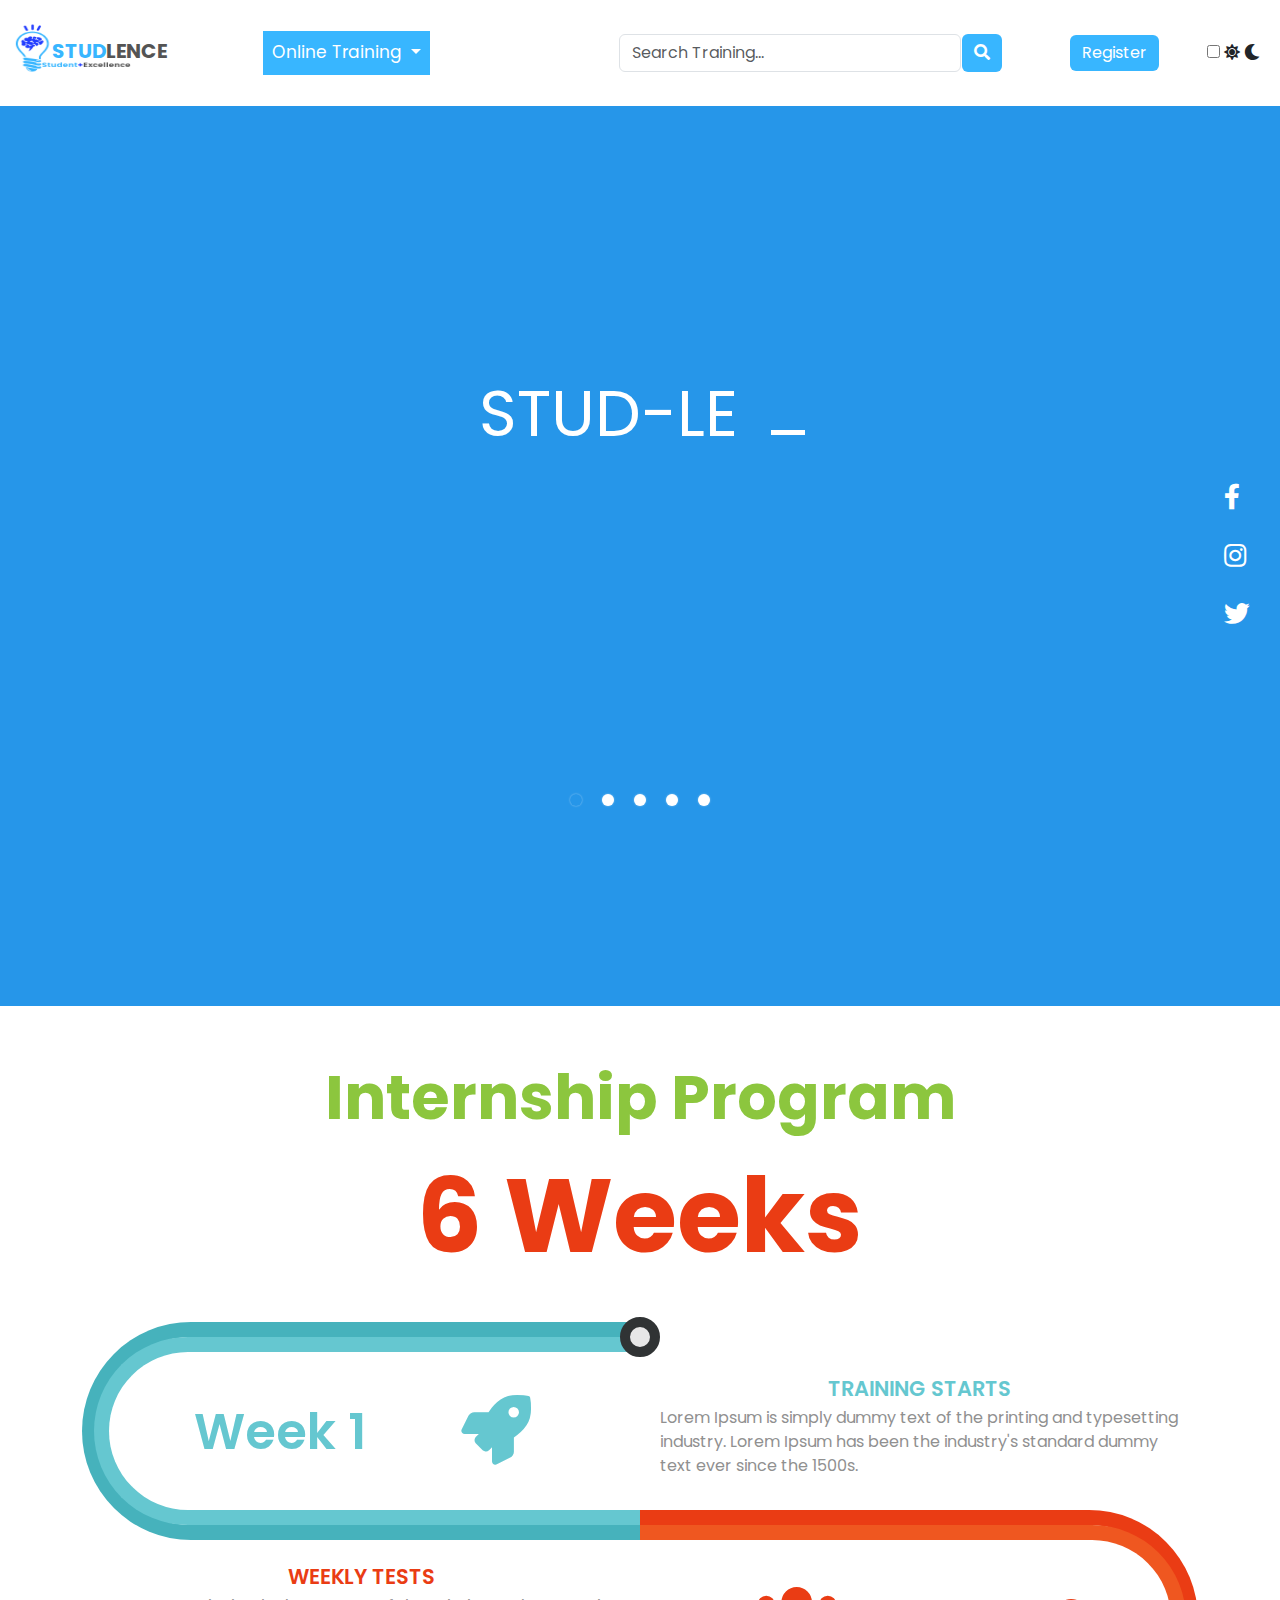
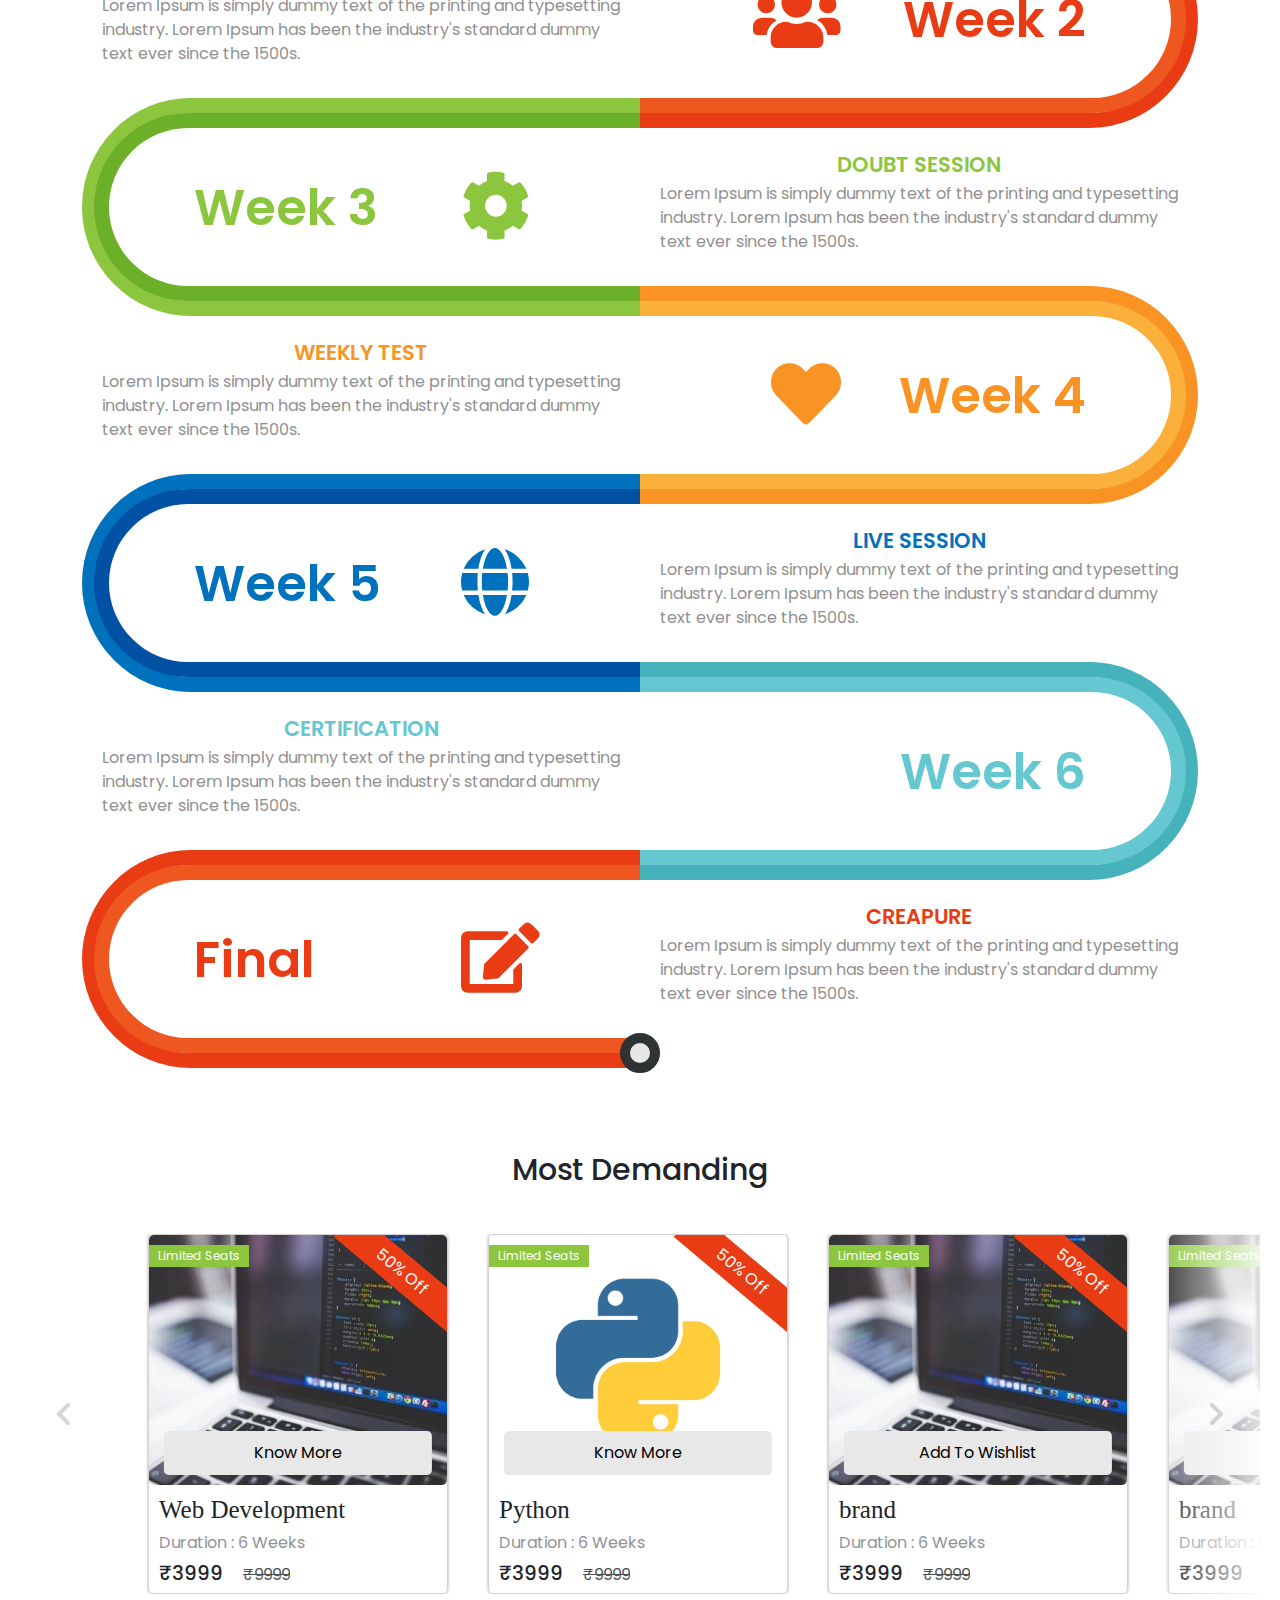
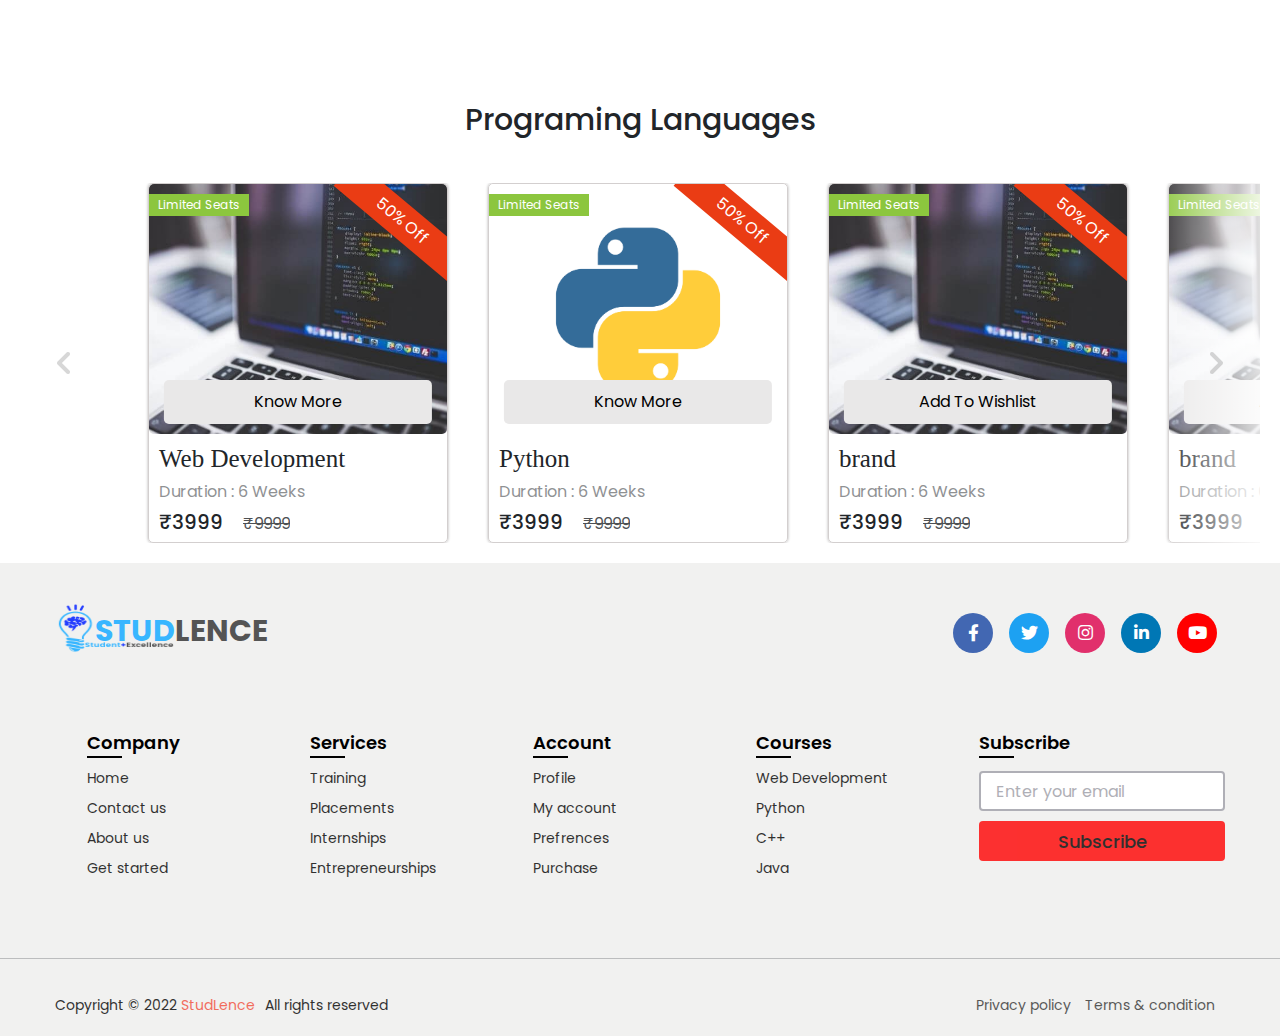
==== commit 544dce0c: "Update index.html" ====
--- a/index.html
+++ b/index.html
@@ -12,7 +12,7 @@
   </head>
   <body>
 <!--Navbar Starts-->
-<nav class="navbar navbar-expand-lg bg-light">
+<nav class="navbar navbar-expand-lg ">
     <div class="container-fluid">
       <a class="navbar-brand" href="index.html"><img src="assets/STUDLENCE__10_-removebg-preview.png" alt=""><span class="s1">STUD</span><span class="s2">LENCE</span></a>
       <button class="navbar-toggler" type="button" data-bs-toggle="collapse" data-bs-target="#navbarSupportedContent" aria-controls="navbarSupportedContent" aria-expanded="false" aria-label="Toggle navigation">
@@ -31,12 +31,20 @@
             </ul>
           </li>
         </ul>
-        
         <form class="d-flex" role="search">
           <input class="form-control form1 me-2" type="search" placeholder="Search Training..." aria-label="Search">
-          <button class="btn btn2 btn-outline-success" type="submit"><i class="fas fa-search"></i></button>
+          <button class="btn btn2 btn-outline-success me-5" type="submit"><i class="fas fa-search"></i></button>
         </form>
-         <a href="https://rajanukul.github.io/Login-Signup-Form/"><button class="btn login btn-outline-success" type="submit">Register</button></a>
+         <a href="https://rajanukul.github.io/Login-Signup-Form/"><button class="btn login btn-outline-success me-5" type="submit">Register</button></a>
+         <!--<button onclick="myFunction()">Toggle dark mode</button>-->
+         <div class="darkmode">
+          <input type="checkbox" class="checkbox" id="chk" />
+          <label class="label me-2" for="chk">
+            <i class="fas fa-sun"></i>
+            <i class="fas fa-moon"></i>
+            <div class="ball"></div>
+          </label>
+        </div>
       </div>
     </div>
   </nav>
@@ -527,7 +535,13 @@
   </div>
 </footer>
 
+<script>
+  const chk = document.getElementById('chk');
 
+chk.addEventListener('change', () => {
+	document.body.classList.toggle('dark');
+});
+  </script>
   <script src="script.js"></script>
   </body>
 </html>
--- a/style.css
+++ b/style.css
@@ -1,4 +1,5 @@
 @import url('https://fonts.googleapis.com/css2?family=Poppins:wght@200;300;400;500;600;700;800;900&display=swap');
+
 
 *{
   margin: 0;
@@ -1010,3 +1011,40 @@
     }
   }
   
+
+
+
+  /*Terms and condition page*/
+  .imgterm{
+    text-align: center;
+    background-color: #bfe6f5;
+  }
+  .imgterm img{
+    height: 450px;
+    width: 100%;
+    background-color: #000;
+  }
+  @media(max-width:850px){
+    .imgterm img{
+      height: 300px;
+    }
+  }
+
+  .termcontent{
+    margin: 40px;
+    padding: 20px;
+    background:  url(assets/STUDLENCE__10_-removebg-preview.png);
+  background-position: center;  
+  background-color: #dff1f7;
+  background-repeat: no-repeat;
+  opacity: 0.8;
+   }
+  .termcontent .title{
+    color: rgb(67, 194, 194);
+    font-size: 20px;
+    font-weight: 500;
+  }
+.termcontent .content{
+  font-weight: 450;
+
+}
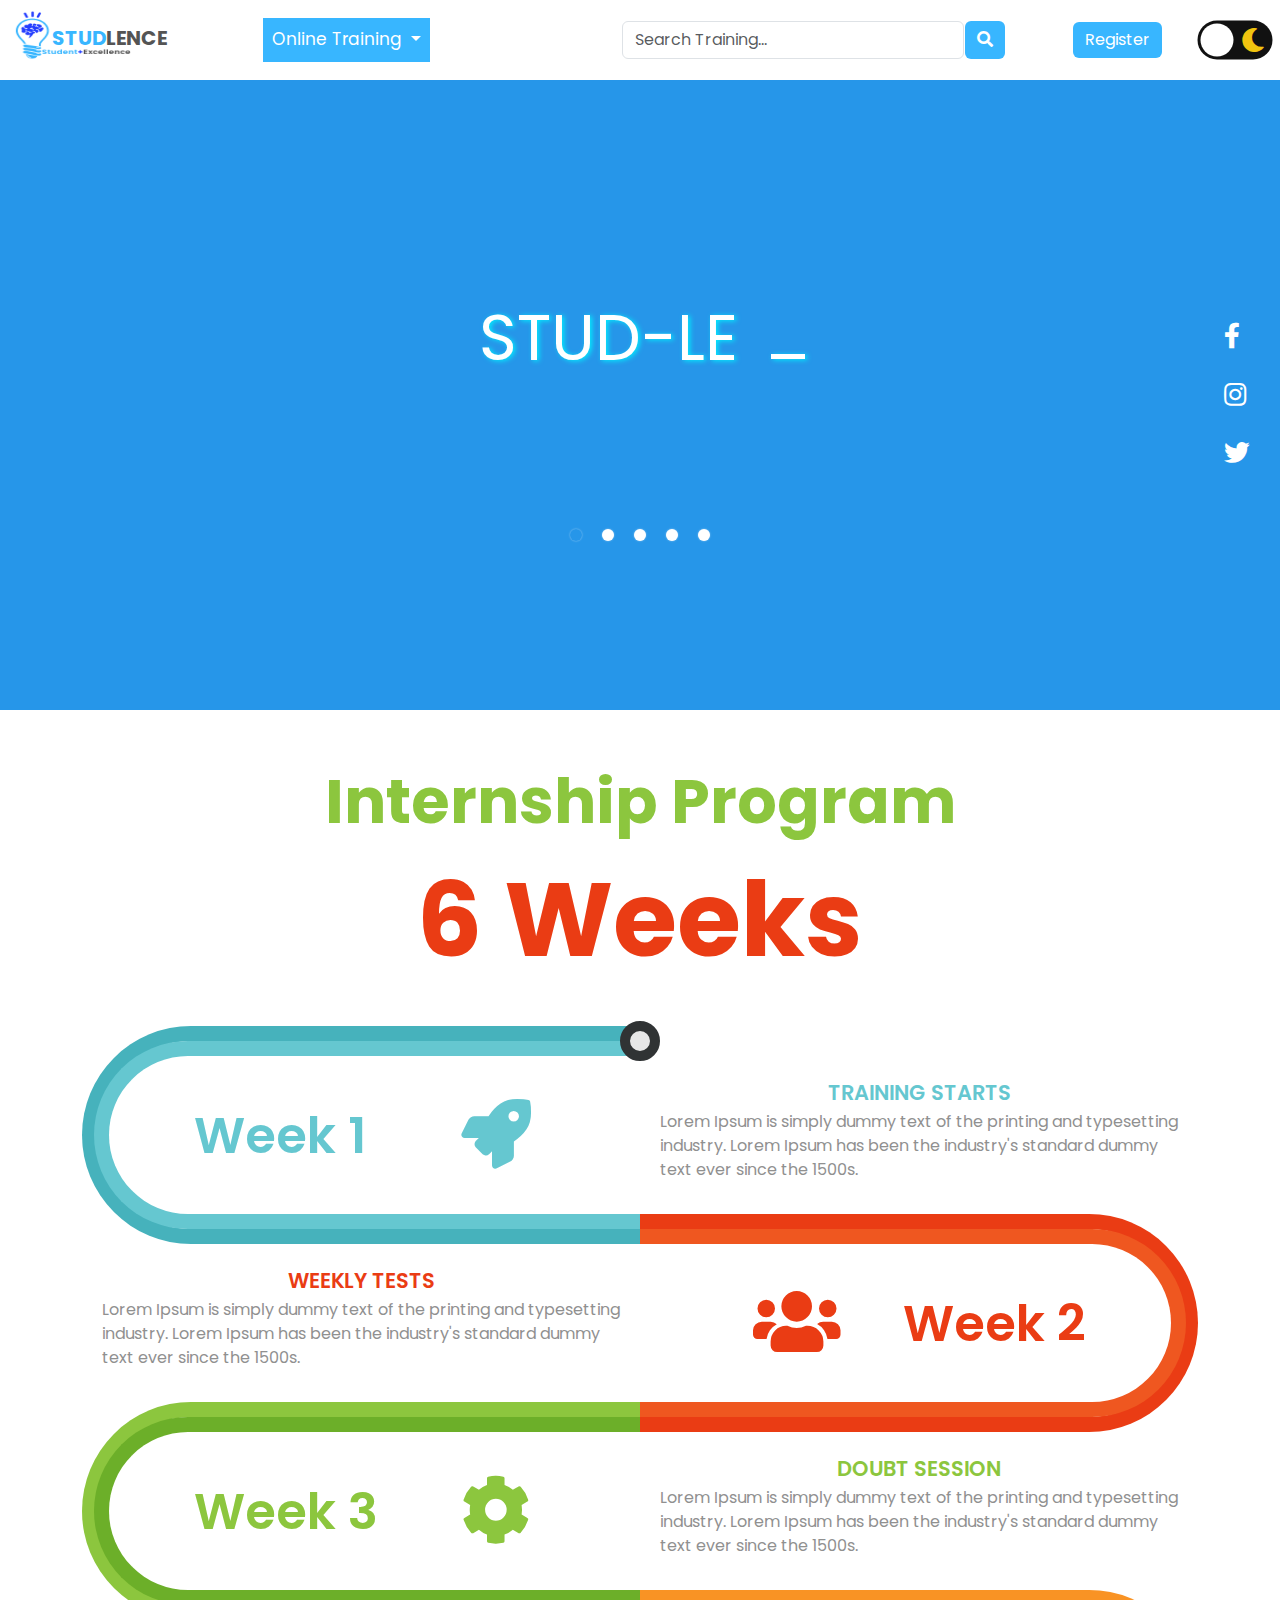
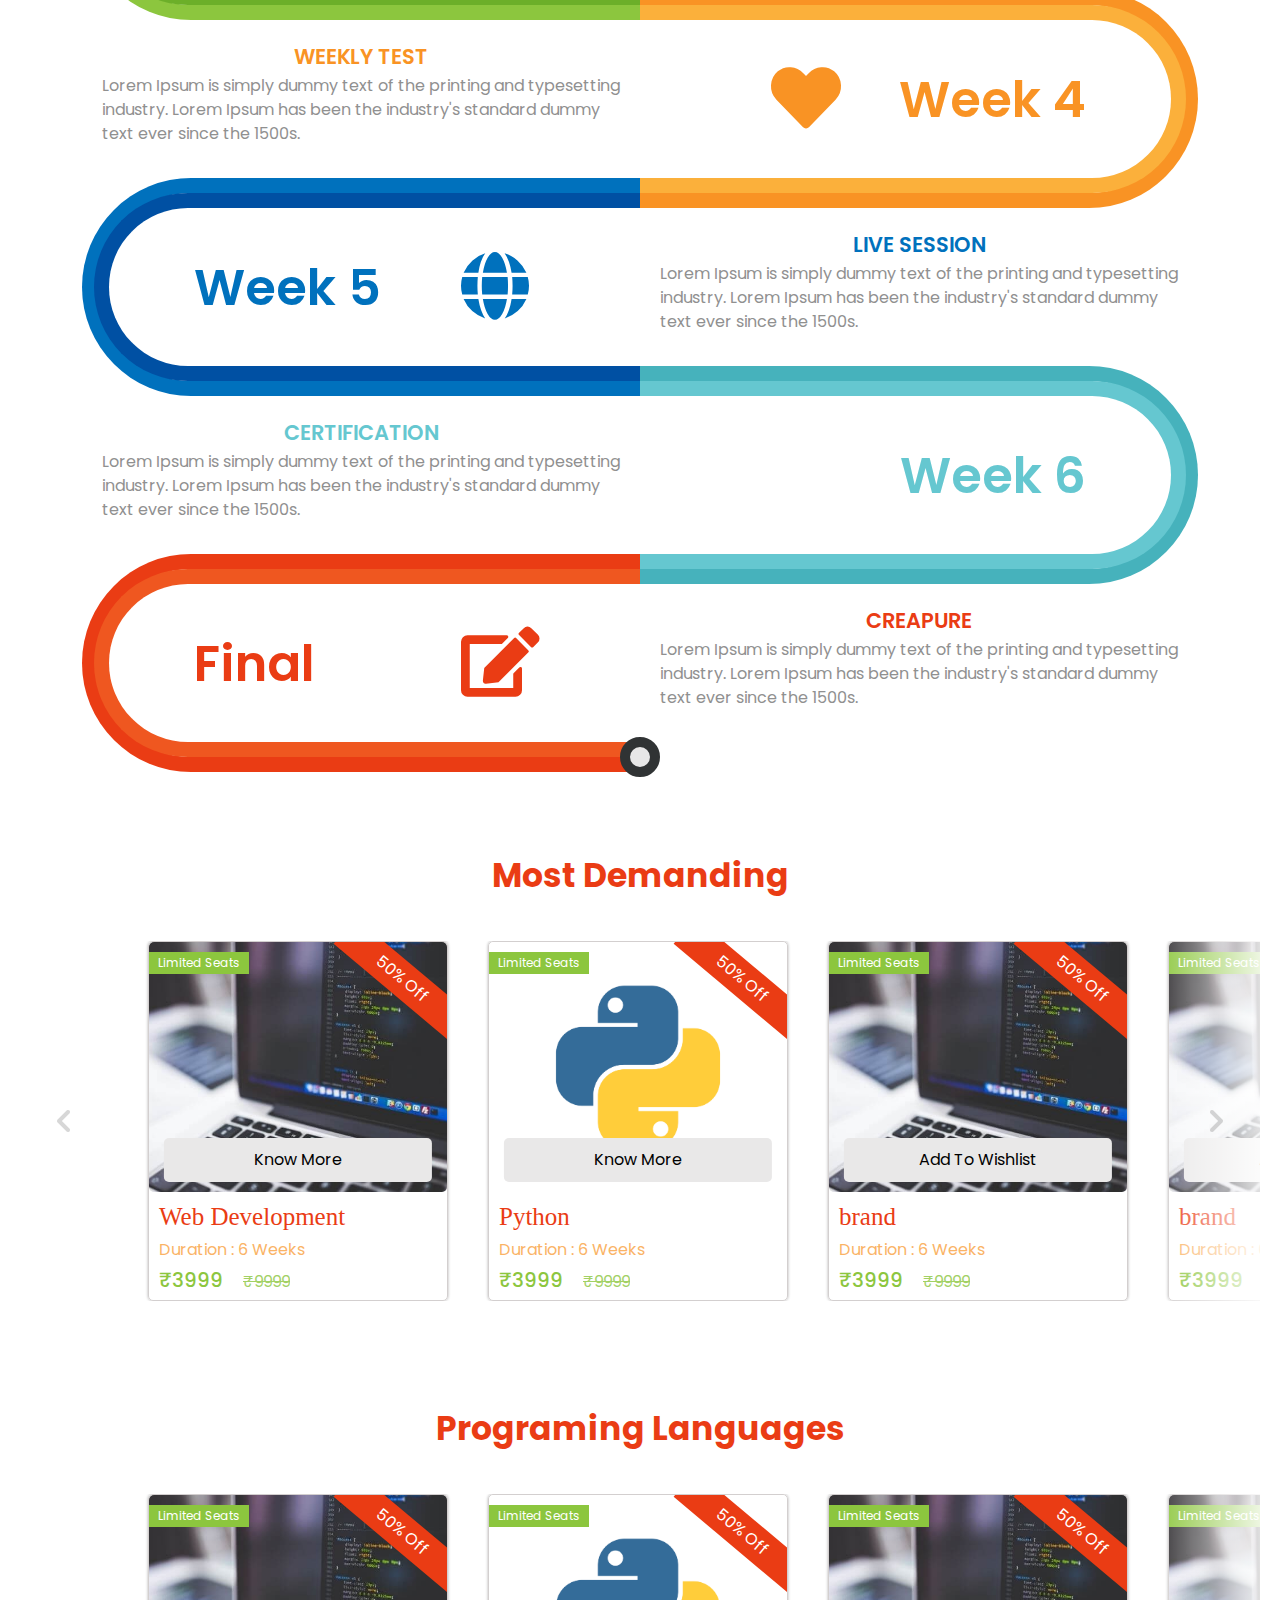
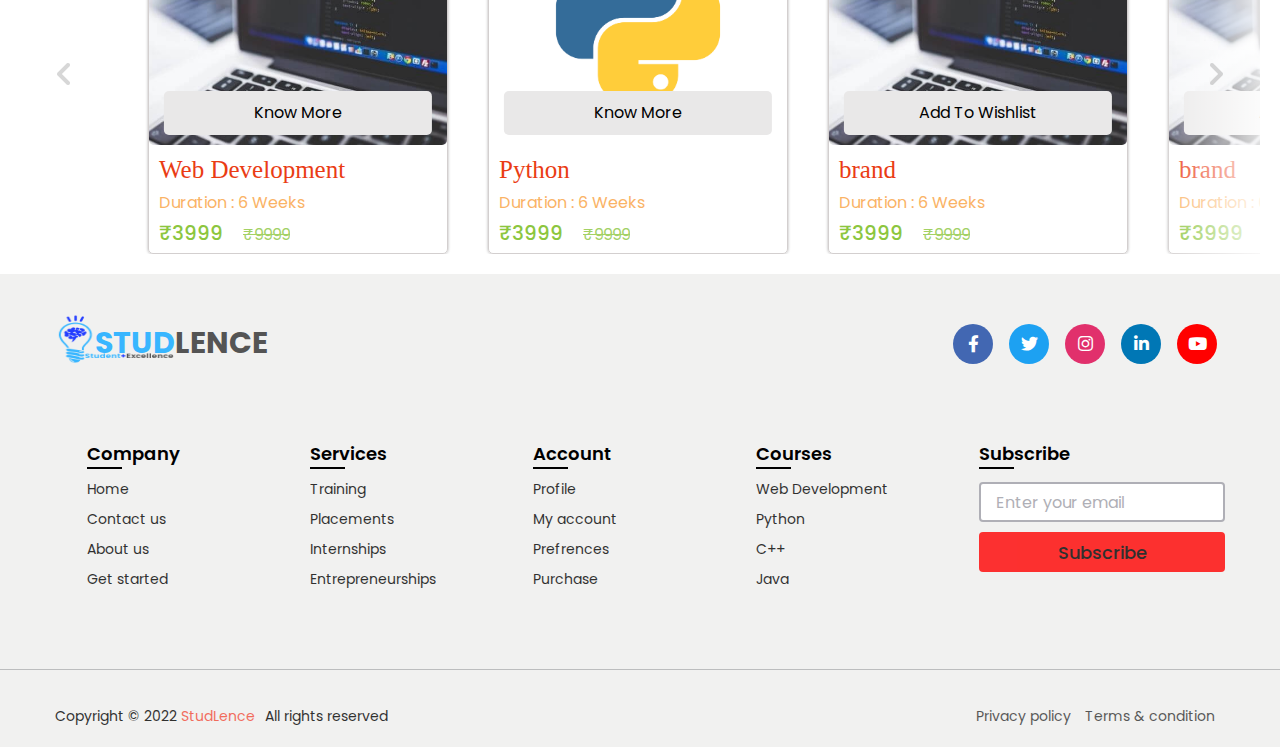
==== commit 7249058d: "last" ====
--- a/index.html
+++ b/index.html
@@ -77,6 +77,11 @@
     </section>
 <!--Slider Ends-->
 
+
+
+<section class="section">
+  <h1><span class="change_content"> </span> <span style="margin-top: -10px;"> | </span> </h1>
+</section>
 <!--Timeline starts-->
 <div class="container">
   <h1>Internship Program</h1>
--- a/style.css
+++ b/style.css
@@ -7,6 +7,15 @@
   box-sizing: border-box;
   font-family: "Poppins", sans-serif;
 }
+.navbar{
+  height: 80px;
+}
+@media(max-width:990px)
+{
+  .navbar{
+    height: auto;
+  }
+}
 .navbar-brand img{
     height: 90px;
     width: 120px;
@@ -72,13 +81,17 @@
 .home{
   position: relative;
   width: 100%;
-  min-height: 100vh;
+  min-height: 70vh;
   display: flex;
   justify-content: center;
   flex-direction: column;
   background: #2696E9;
 }
-
+@media(max-width:915px){
+  .home{
+    min-height: 370px;
+  }
+}
 .home:before{
   z-index: 777;
   content: '';
@@ -140,15 +153,23 @@
   justify-content: center;
   align-items: center;
   transform: translateY(250px);
-  margin-bottom: 12px;
-}
-@media(max-width:1100px)
+  margin-bottom: 121px;
+}
+@media(max-width:1340px)
 {
     .slider-navigation{
-        transform: translateY(100px);
+        transform: translateY(200px);
       }
       
 }
+@media(max-width:915px)
+{
+    .slider-navigation{
+        transform: translateY(200px);
+      }
+      
+}
+
 .slider-navigation .nav-btn{
   width: 12px;
   height: 12px;
@@ -196,7 +217,7 @@
   }
   .console-container {
    
-    font-family:"Khula";
+    font-family: "Dancing Script";
     font-size:4em;
     text-align:center;
     height:200px;
@@ -204,7 +225,8 @@
     display:block;
     position:absolute;
     color:white;
-    top:-180px;
+    text-shadow: 2px 1px 5px rgb(0, 238, 255);
+    top:-10px;
     bottom:0;
     left:0;
     right:0;
@@ -232,13 +254,43 @@
   }
   @media(max-width:500px){
     .console-container {
-      font-size: 25px;
-      margin-left: -200px;
-      }
-  }
-  
-
-
+      display: none;
+      }
+  }
+@media(min-width:500px){
+  .section{
+    display: none;
+    }
+}
+.section{
+  text-align: center;
+}
+.section h1 {
+  margin: 30px 0 20px 0;
+  font-size: 55px;
+  font-weight: 700;
+  text-shadow: 2px 1px 5px black;
+  text-transform: uppercase;
+}
+
+.change_content:after {
+  content: "";
+  animation: changetext 5s infinite linear;
+  color: #00b894;
+}
+
+@keyframes changetext {
+  0% {
+    content: "Training";
+  }
+  50% {
+    content: "Placement";
+  }
+  100% {
+    content: "Internship";
+  }
+  
+}
 
 
   .container h1{
@@ -577,8 +629,9 @@
   .demand h2{
     text-align: center;
     margin: 5% 0 2%;
-    font-size: 30px;
-    font-weight: 500;
+    font-size: 33px;
+    font-weight: 700;
+    color:#ea3c14;
   }
 
 
@@ -694,6 +747,7 @@
   .product-brand {
     font-family:' poppins';
     font-size: 25px;
+    color: #ea3c14;
   }
   
   .product-short-description {
@@ -701,19 +755,22 @@
     height: 20px;
     line-height: 20px;
     overflow: hidden;
-    opacity: 0.5;
+    opacity: 0.7;
     text-transform: capitalize;
     margin: 5px 0;
+    color: #F99324;
   }
   
   .price {
     font-weight: 500;
     font-size: 20px;
+    color: #8CC63E;
   }
   
   .actual-price {
     margin-left: 20px;
     opacity: 0.8;
+    color: #8CC63E;
     text-decoration: line-through;
   }
   
@@ -1048,3 +1105,58 @@
   font-weight: 450;
 
 }
+
+
+
+@media(max-width:990px){
+  .darkmode{
+    margin: 15px 0px 0px 10px;
+  }
+}
+body.dark {
+	background: #292C35;
+}
+
+.checkbox {
+	opacity: 0;
+	position: absolute;
+}
+
+.label {
+	background-color: #111;
+	border-radius: 50px;
+	cursor: pointer;
+	display: flex;
+	align-items: center;
+	justify-content: space-between;
+	padding: 5px;
+	position: relative;
+	height: 26px;
+	width: 50px;
+	transform: scale(1.5);
+}
+
+.label .ball {
+	background-color: #fff;
+	border-radius: 50%;
+	position: absolute;
+	top: 2px;
+	left: 2px;
+	height: 22px;
+	width: 22px;
+	transform: translateX(0px);
+	transition: transform 0.2s linear;
+}
+
+.checkbox:checked + .label .ball {
+	transform: translateX(24px);
+}
+
+
+.fa-moon {
+	color: #f1c40f;
+}
+
+.fa-sun {
+	color: #f39c12;
+}
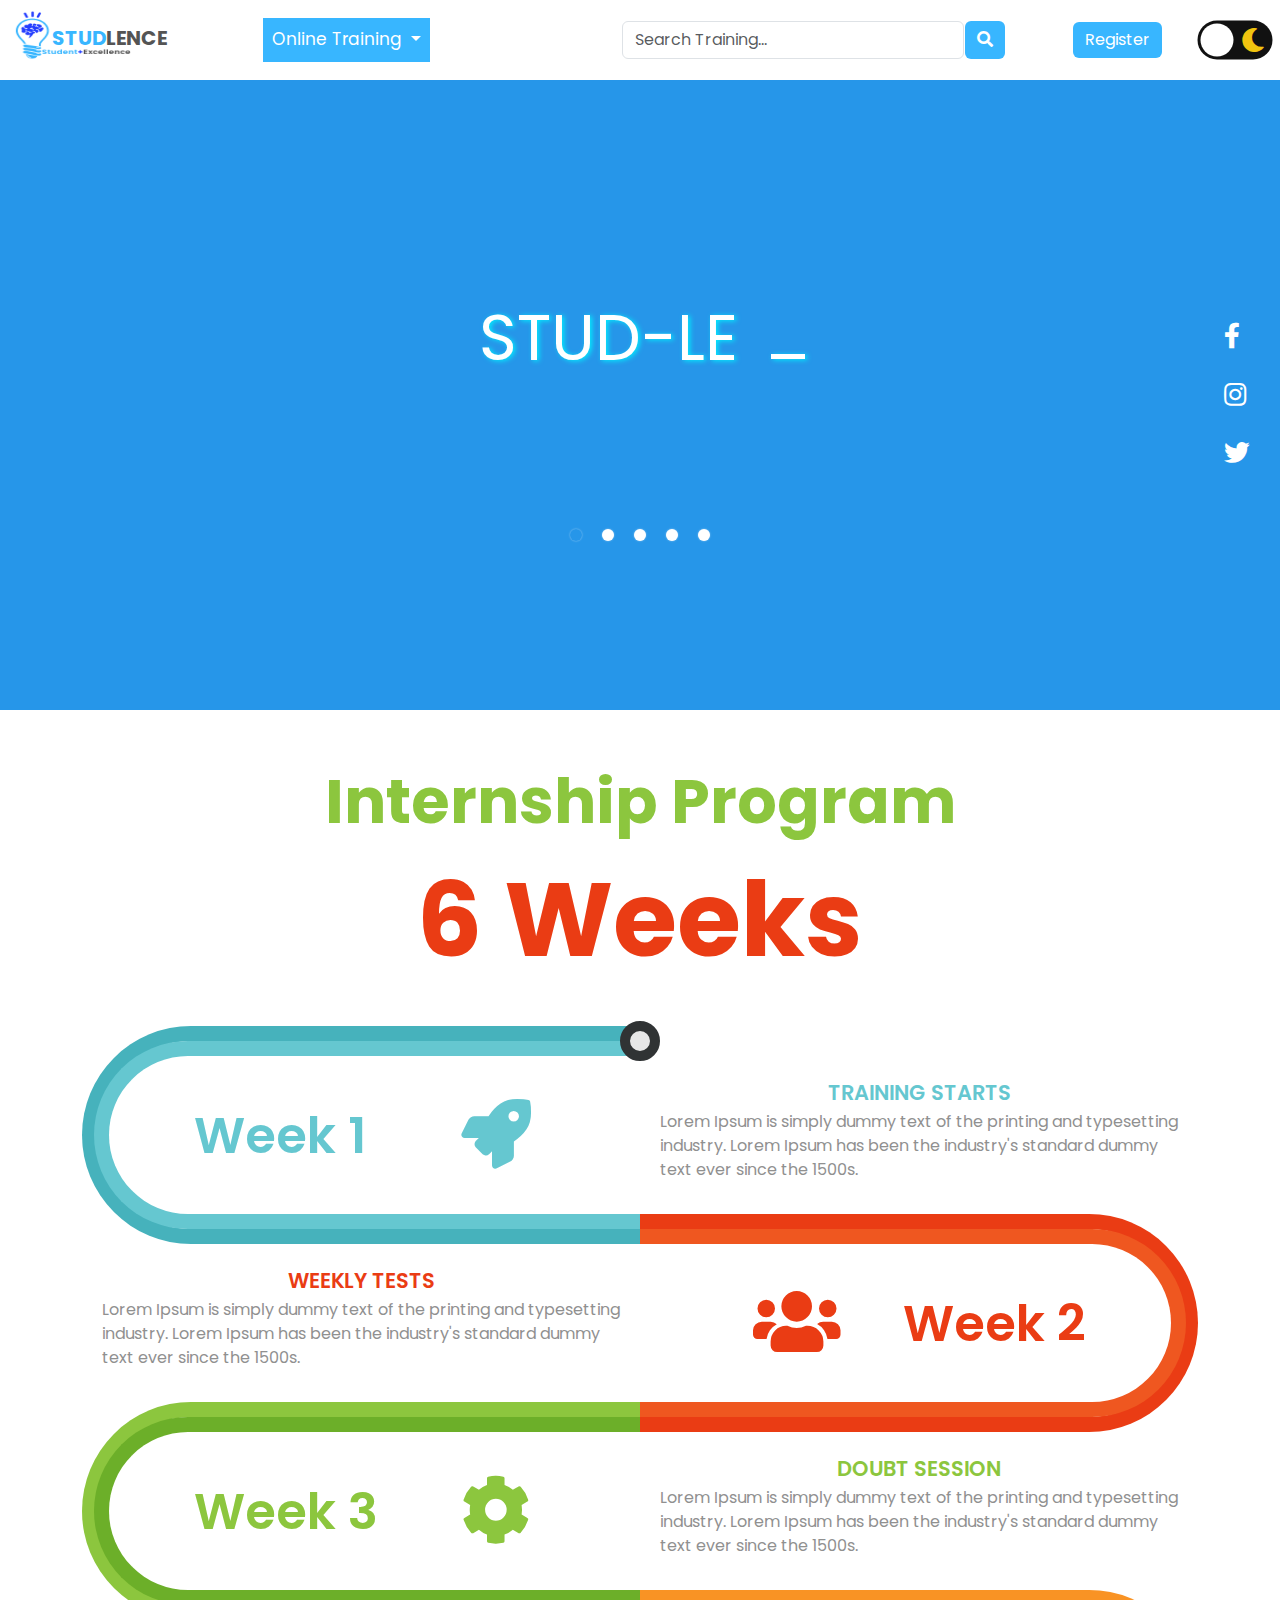
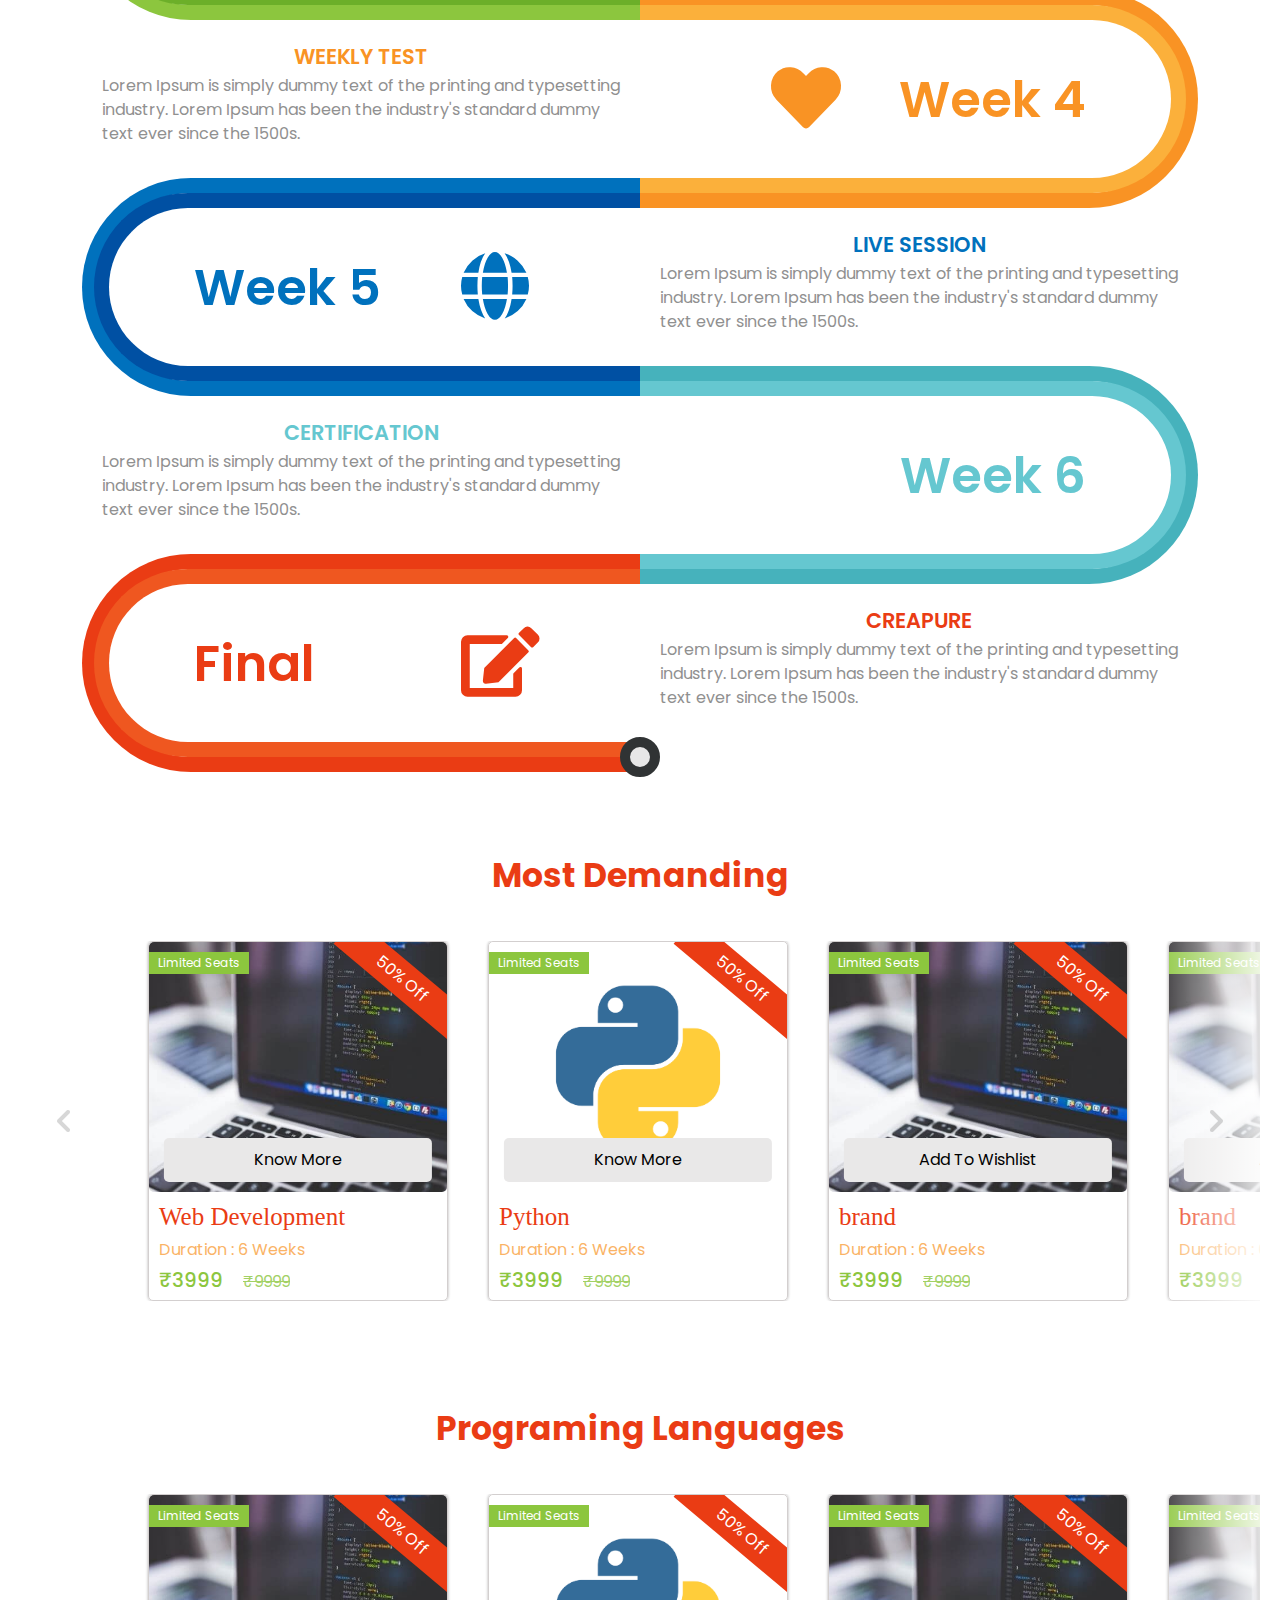
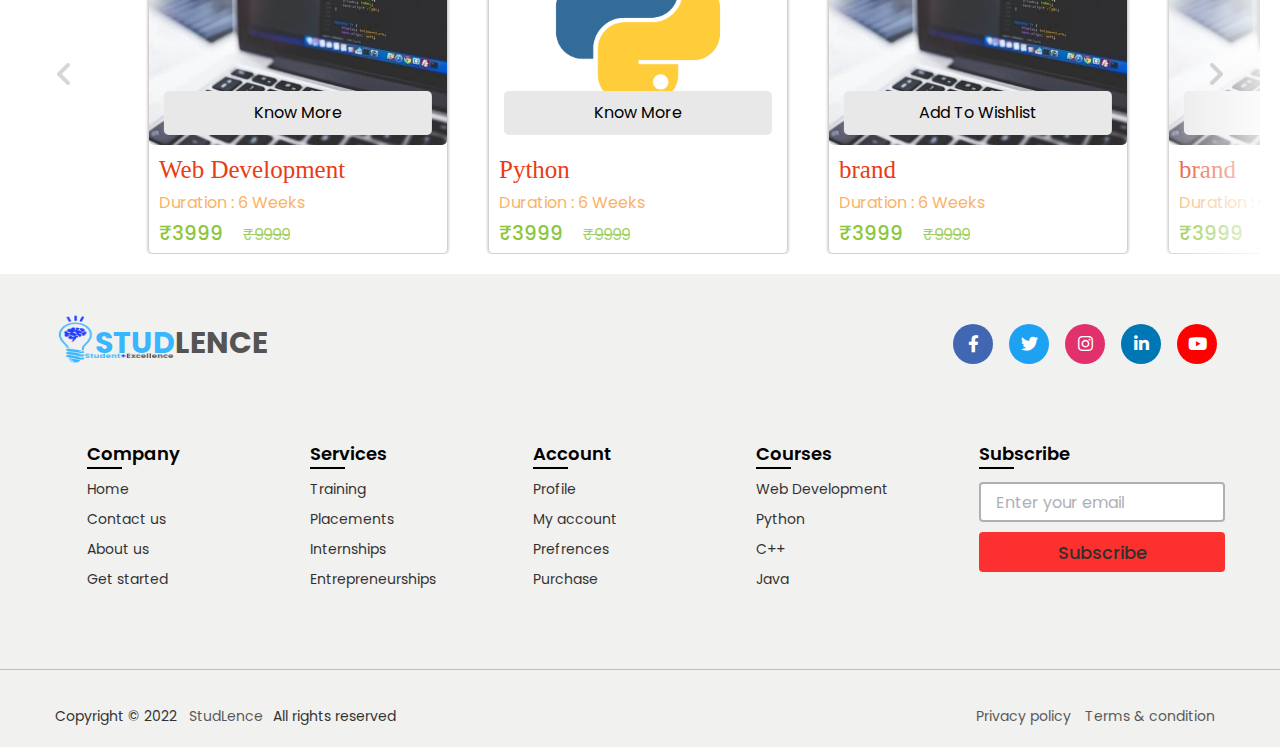
==== commit 853a2544: "footer" ====
--- a/index.html
+++ b/index.html
@@ -531,7 +531,7 @@
   <hr>
   <div class="bottom-details">
     <div class="bottom_text">
-      <span class="copyright_text">Copyright © 2022 <a href="#" style="color: rgb(243, 35, 8);">StudLence</a>All rights reserved</span>
+      <span class="copyright_text">Copyright © 2022&nbsp;&nbsp; <a href="index.html">StudLence</a>All rights reserved</span>
       <span class="policy_terms">
         <a href="privacy.html">Privacy policy</a>
         <a href="terms_condition.html">Terms & condition</a>
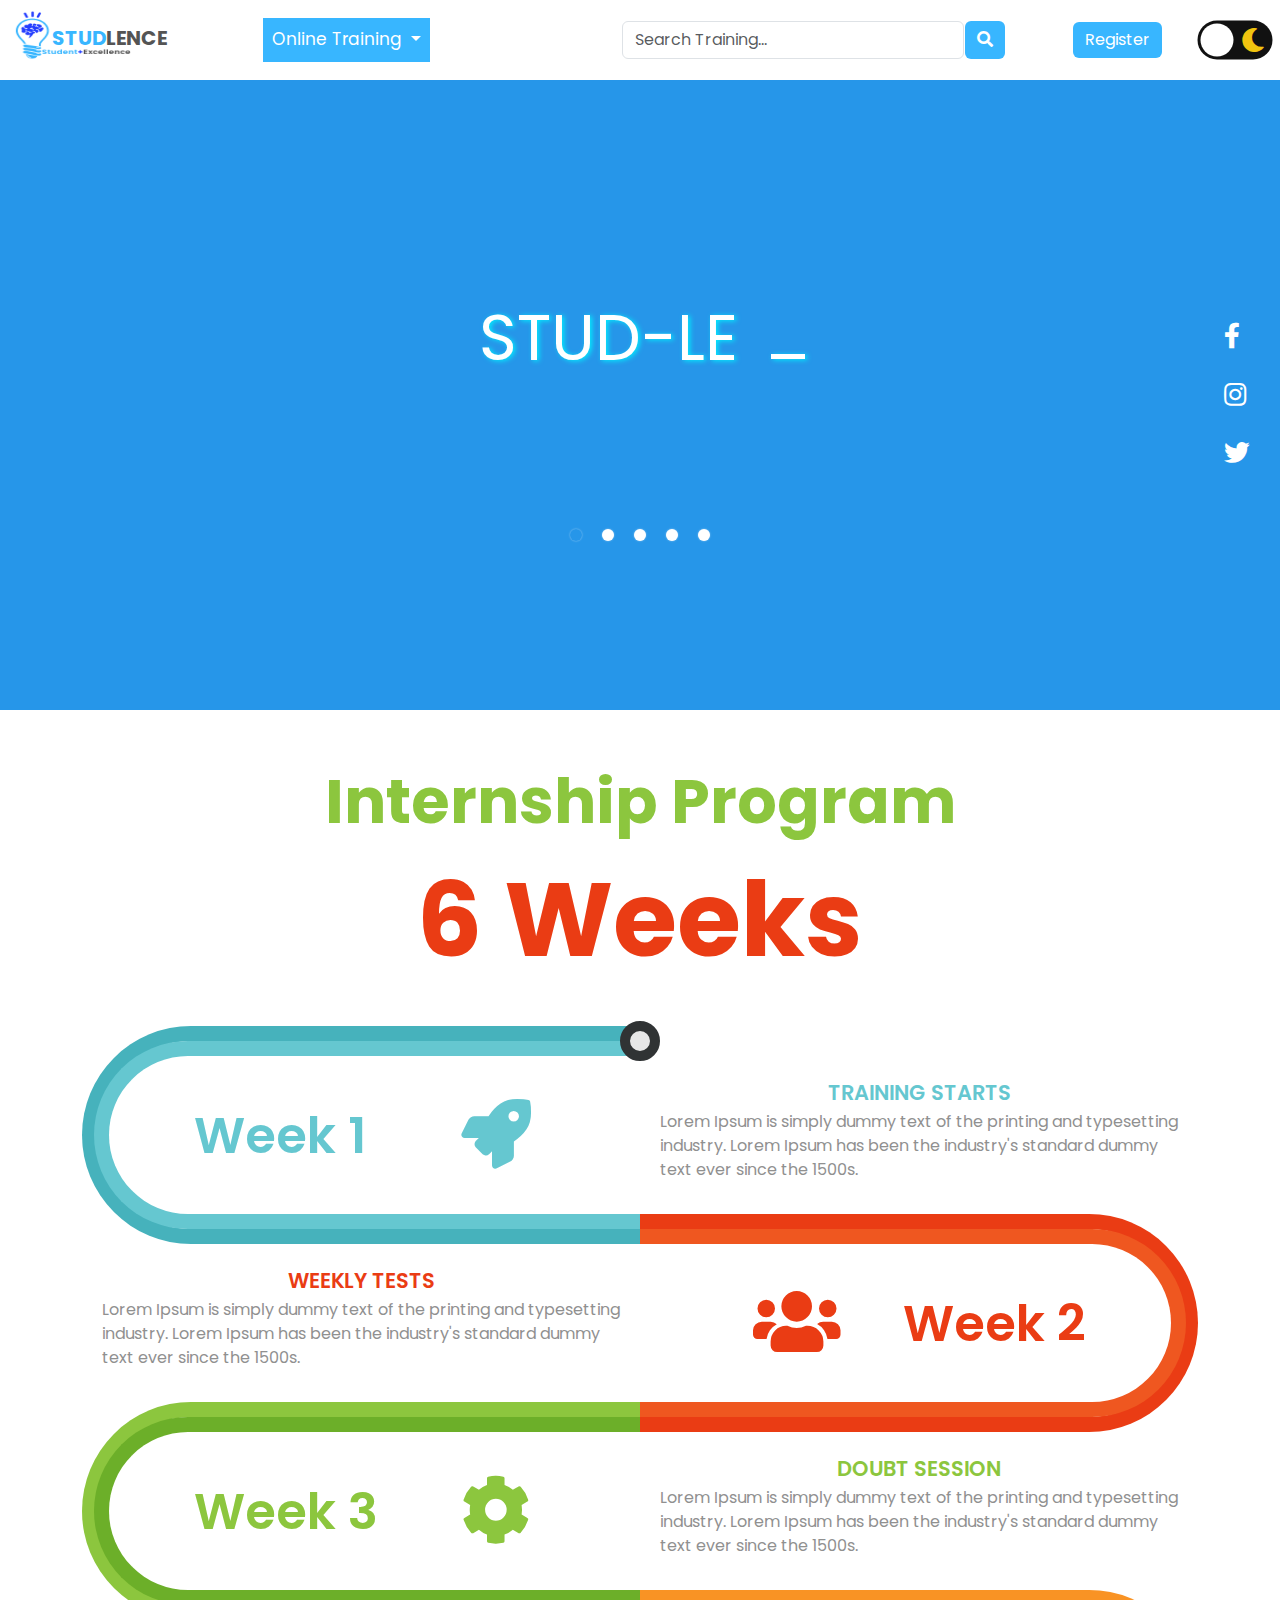
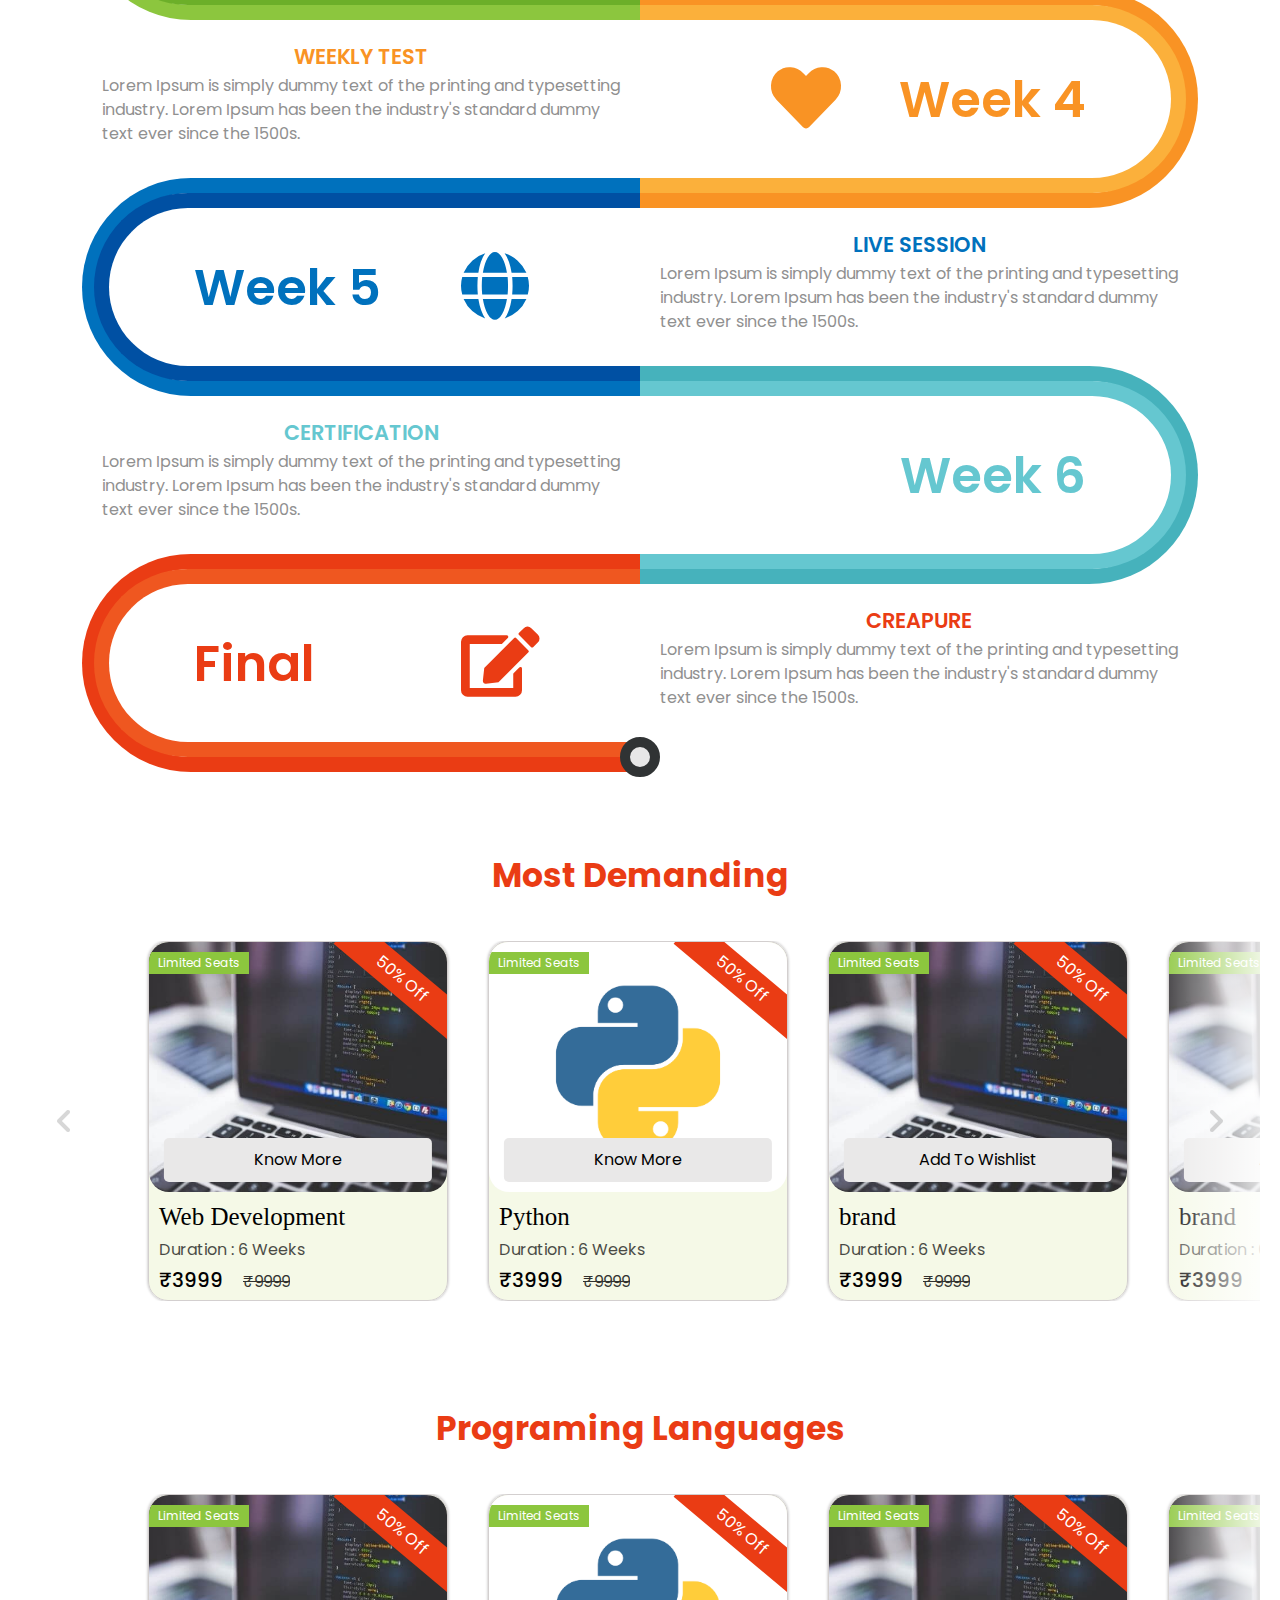
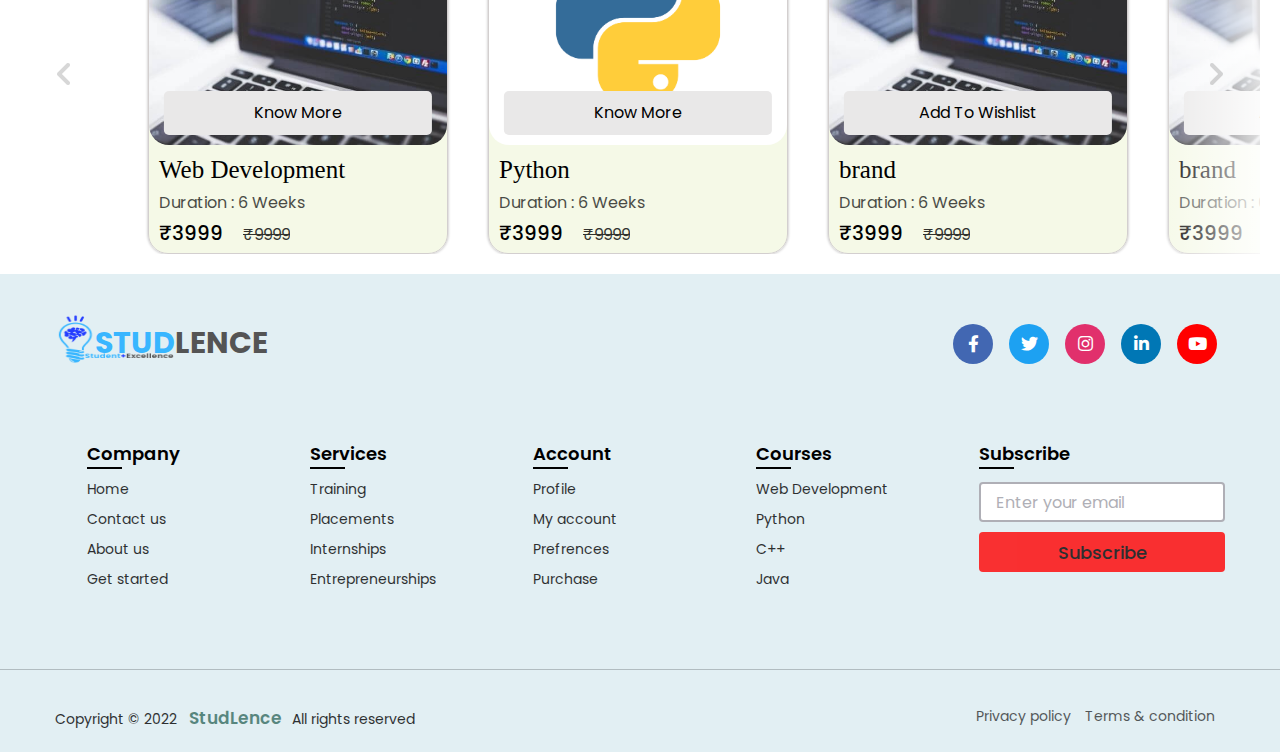
==== commit b53d60ab: "Update index.html" ====
--- a/index.html
+++ b/index.html
@@ -496,7 +496,7 @@
       <ul class="box">
         <li class="link_name">Company</li>
         <li><a href="index.html">Home</a></li>
-        <li><a href="#">Contact us</a></li>
+        <li><a href="contact.html">Contact us</a></li>
         <li><a href="aboutus.html">About us</a></li>
         <li><a href="index.html">Get started</a></li>
       </ul>
--- a/style.css
+++ b/style.css
@@ -665,8 +665,9 @@
   .product-card {
     flex: 0 0 auto;
     width: 300px;
+    background-color: rgba(243, 248, 225, 0.801);
     height: 360px;
-    border-radius: 5px;
+    border-radius: 20px;
     border: 1px solid rgb(211, 207, 207);
     margin-right: 40px;
     -moz-box-shadow: 0 0 3px rgb(175, 174, 174);
@@ -678,7 +679,7 @@
     position: relative;
     width: 100%;
     height: 250px;
-    border-radius: 5px;
+    border-radius: 20px;
     overflow: hidden;
   }
   
@@ -747,7 +748,7 @@
   .product-brand {
     font-family:' poppins';
     font-size: 25px;
-    color: #ea3c14;
+    color: #000;
   }
   
   .product-short-description {
@@ -758,19 +759,19 @@
     opacity: 0.7;
     text-transform: capitalize;
     margin: 5px 0;
-    color: #F99324;
+    color: #000;
   }
   
   .price {
     font-weight: 500;
     font-size: 20px;
-    color: #8CC63E;
+    color: #000;
   }
   
   .actual-price {
     margin-left: 20px;
     opacity: 0.8;
-    color: #8CC63E;
+    color: #000;
     text-decoration: line-through;
   }
   
@@ -842,7 +843,7 @@
   }
   
   footer{
-    background: #f1f1f0;
+    background: rgb(226, 239, 243);
     width: 100%;
     bottom: 0;
     left: 0;
@@ -994,7 +995,7 @@
   }
   footer .bottom-details{
     width: 100%;
-    background: #f1f1f0;
+    background: rgb(226, 239, 243);
   }
   footer .bottom-details .bottom_text{
     max-width: 1250px;
@@ -1160,3 +1161,156 @@
 .fa-sun {
 	color: #f39c12;
 }
+
+.bottom-details .copyright_text a{
+  color: #0a4d3f;
+  font-weight: 600;
+  font-size: 17px;
+}
+
+
+
+
+
+
+
+/*contact us*/
+
+
+.container1{
+  width: 85%;
+  background: #fff;
+  margin: 50px 0 40px 7%;
+  border-radius: 6px;
+  padding: 20px 60px 30px 40px;
+  box-shadow: 0 5px 10px rgba(0, 0, 0, 0.2);
+}
+.container1 .content{
+  display: flex;
+  align-items: center;
+  justify-content: space-between;
+}
+.container1 .content .left-side{
+  width: 25%;
+  height: 100%;
+  display: flex;
+  flex-direction: column;
+  align-items: center;
+  justify-content: center;
+  margin-top: 15px;
+  position: relative;
+}
+.container1 .content .left-side::before{
+  content: '';
+  position: absolute;
+  height: 70%;
+  width: 2px;
+  right: -15px;
+  top: 50%;
+  transform: translateY(-50%);
+  background: #afafb6;
+}
+.container1 .content .left-side .details{
+  margin: 14px;
+  text-align: center;
+}
+.container1 .content .left-side .details i{
+  font-size: 30px;
+  color: #3e2093;
+  margin-bottom: 10px;
+}
+.container1 .content .left-side .details .topic{
+  font-size: 18px;
+  font-weight: 500;
+}
+.container1 .content .left-side .details .text-one,
+.container1 .content .left-side .details .text-two{
+  font-size: 14px;
+  color: #afafb6;
+}
+
+
+.container1 .content .right-side{
+  width: 75%;
+  margin-left: 75px;
+}
+.container1 .content .right-side .topic-text{
+  font-size: 23px;
+  font-weight: 600;
+  color: #3e2093;
+}
+.container1 .right-side .input-box{
+  height: 50px;
+  width: 100%;
+  margin: 12px 0;
+}
+.container1 .right-side .input-box input,
+.container1 .right-side .input-box textarea{
+  height: 100%;
+  width: 100%;
+  border: none;
+  outline: none;
+  font-size: 16px;
+  background: #F0F1F8;
+  border-radius: 6px;
+  padding: 0 15px;
+  resize: none;
+}
+.container1 .right-side .message-box{
+  min-height: 110px;
+}
+.container1 .right-side .input-box textarea{
+  padding-top: 6px;
+}
+.container1 .right-side .button{
+  display: inline-block;
+  margin-top: 12px;
+}
+.container1 .right-side .button input[type="button"]{
+  color: #fff;
+  font-size: 18px;
+  outline: none;
+  border: none;
+  padding: 8px 16px;
+  border-radius: 6px;
+  background: #3e2093;
+  cursor: pointer;
+  transition: all 0.3s ease;
+}
+.container1 .button input[type="button"]:hover{
+  background: #5029bc;
+}
+
+@media (max-width: 950px) {
+  .container1{
+    width: 90%;
+    padding: 30px 40px 40px 35px ;
+  }
+  .container1 .content .right-side{
+   width: 75%;
+   margin-left: 55px;
+}
+}
+@media (max-width: 820px) {
+  .container1{
+    margin: 40px 0 50px 5%;
+    height: 100%;
+  }
+  .container1 .content{
+    flex-direction: column-reverse;
+  }
+ .container1 .content .left-side{
+   width: 100%;
+   flex-direction: row;
+   margin-top: 40px;
+   justify-content: center;
+   flex-wrap: wrap;
+ }
+ .container1 .content .left-side::before{
+   display: none;
+ }
+ .container1 .content .right-side{
+   width: 100%;
+   margin-left: 0;
+ }
+}
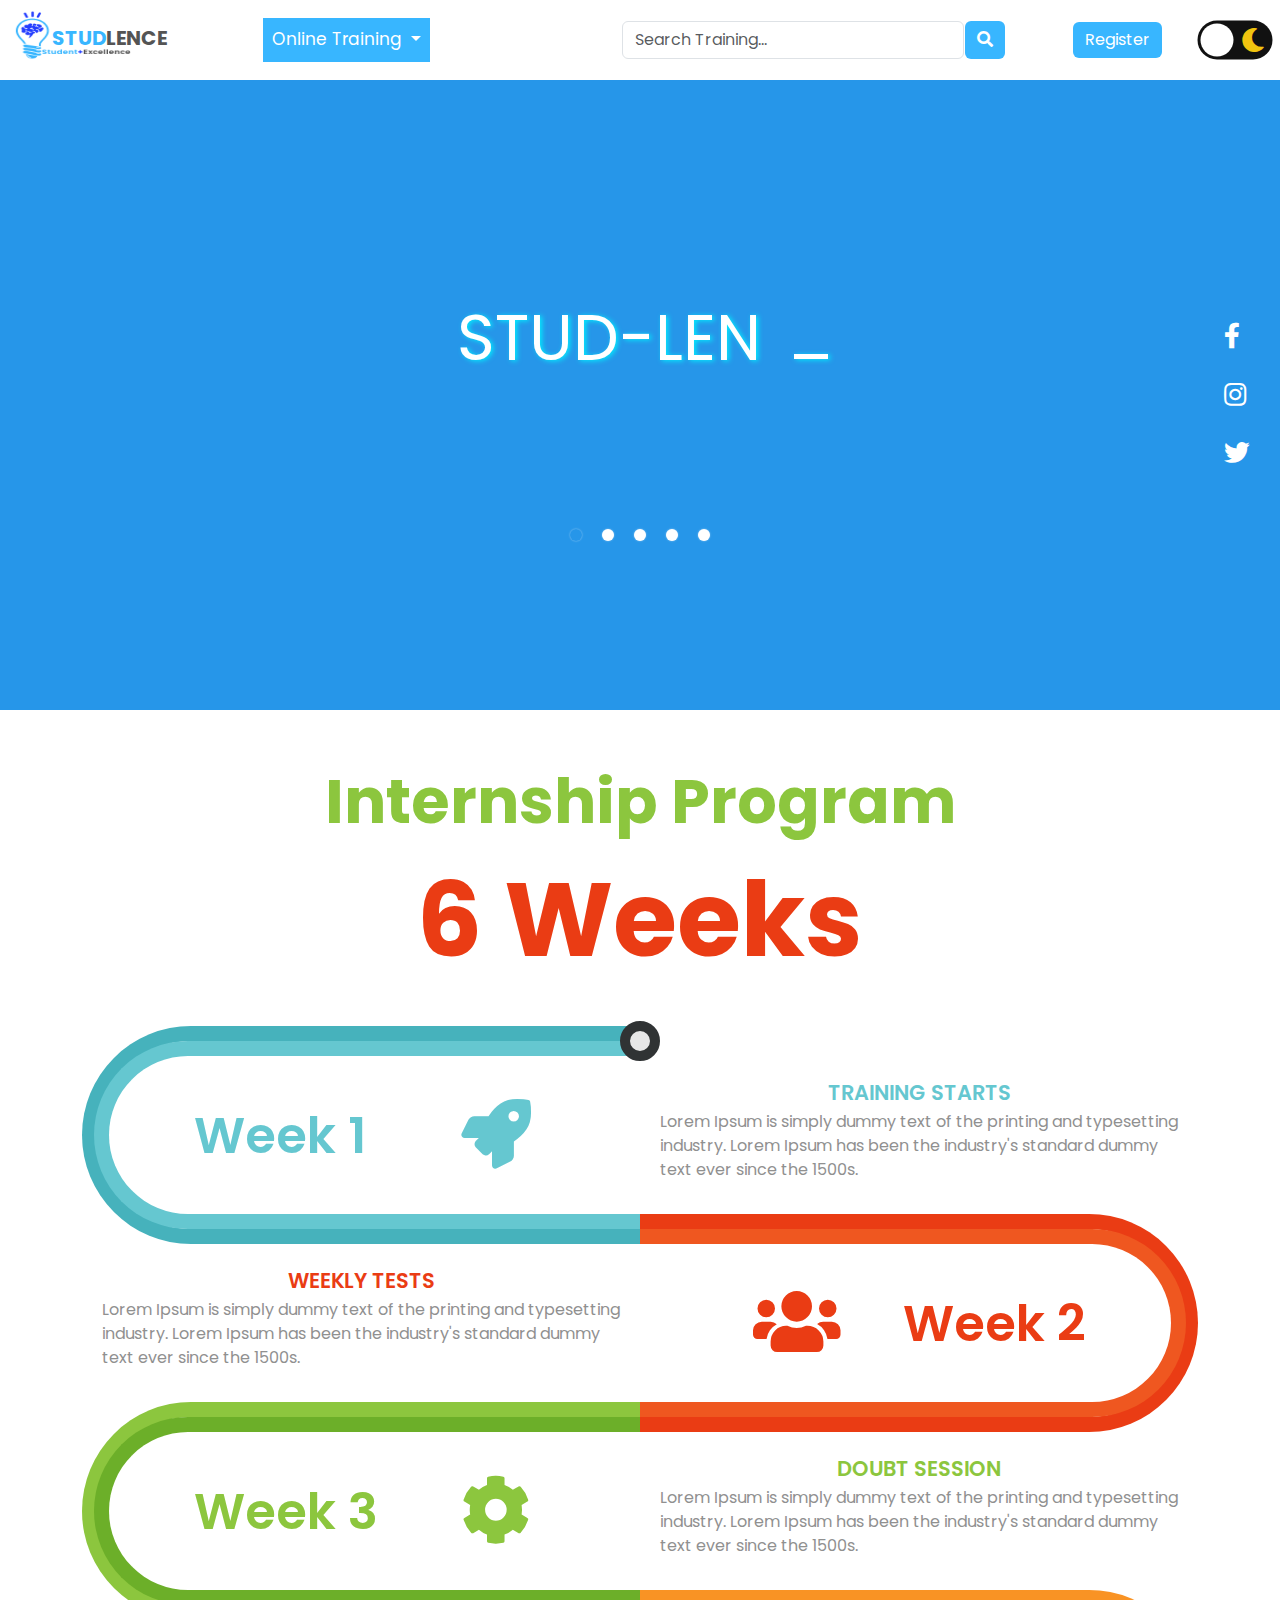
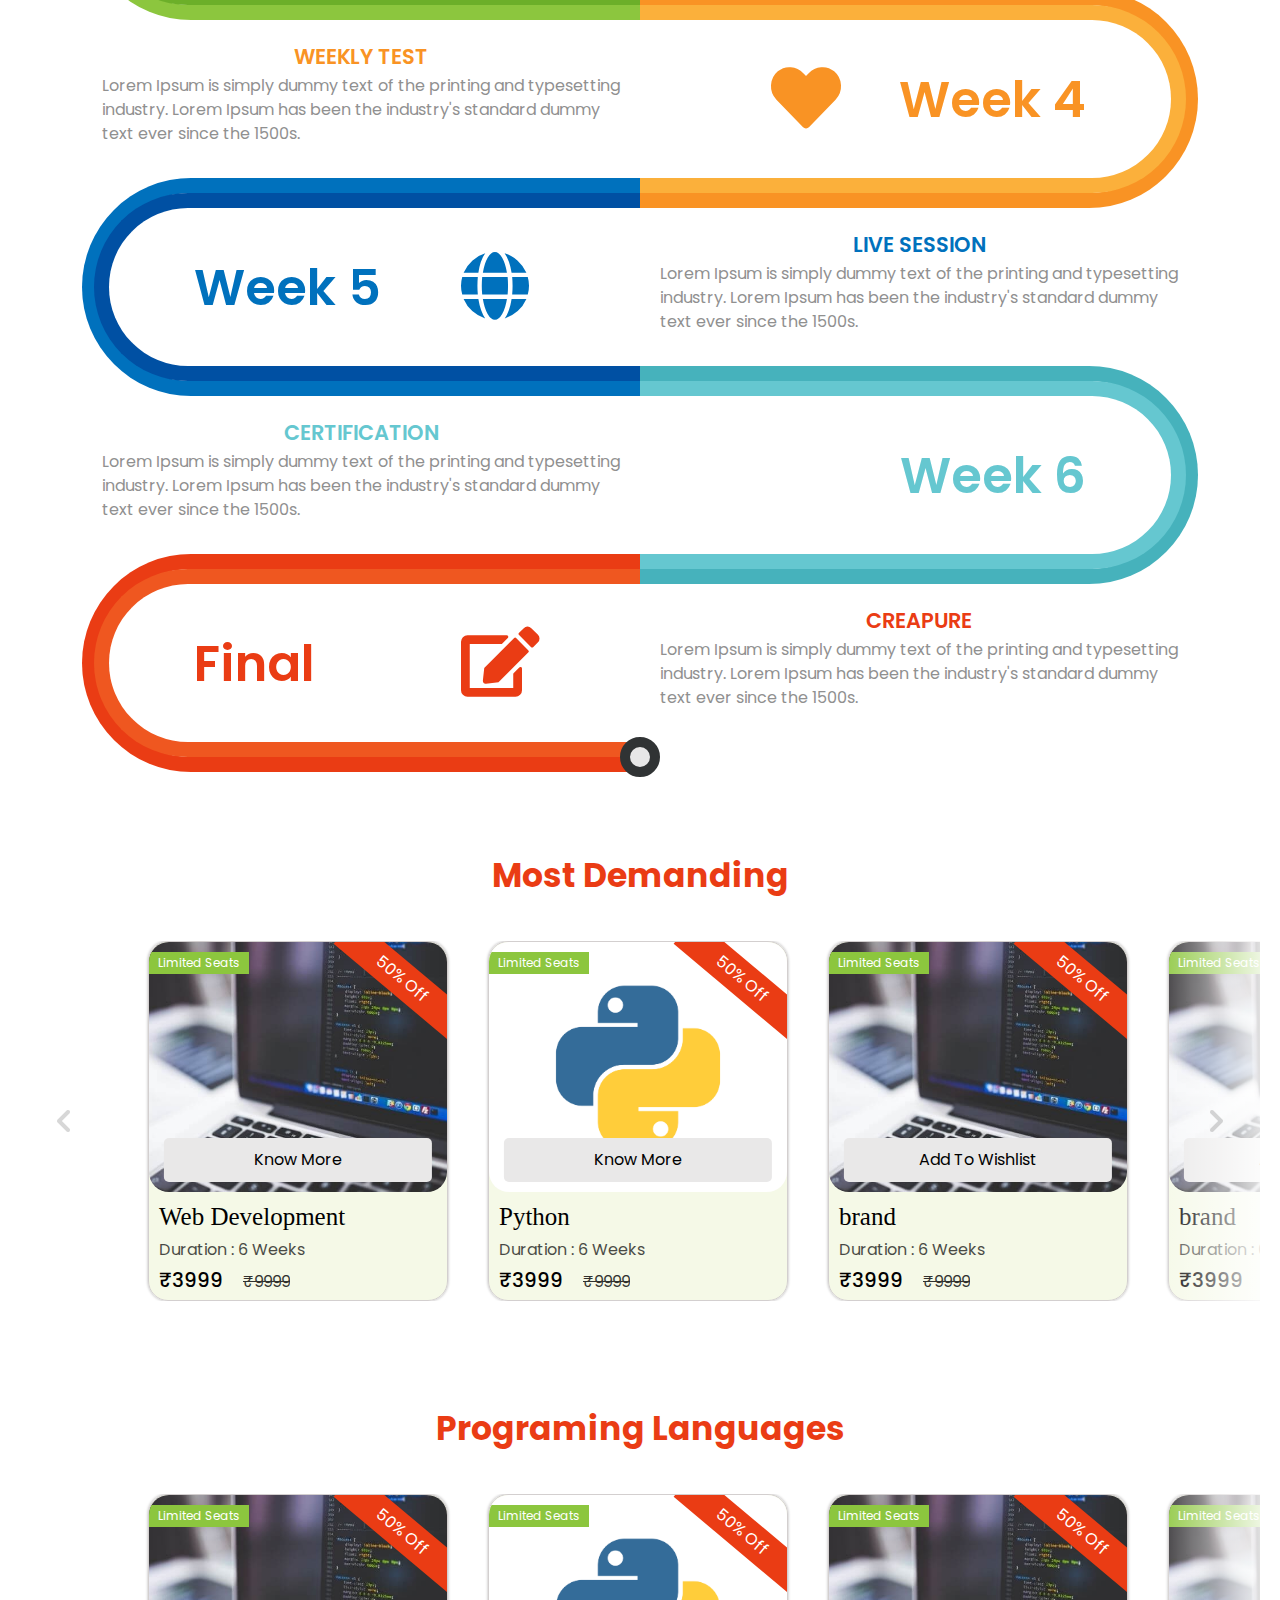
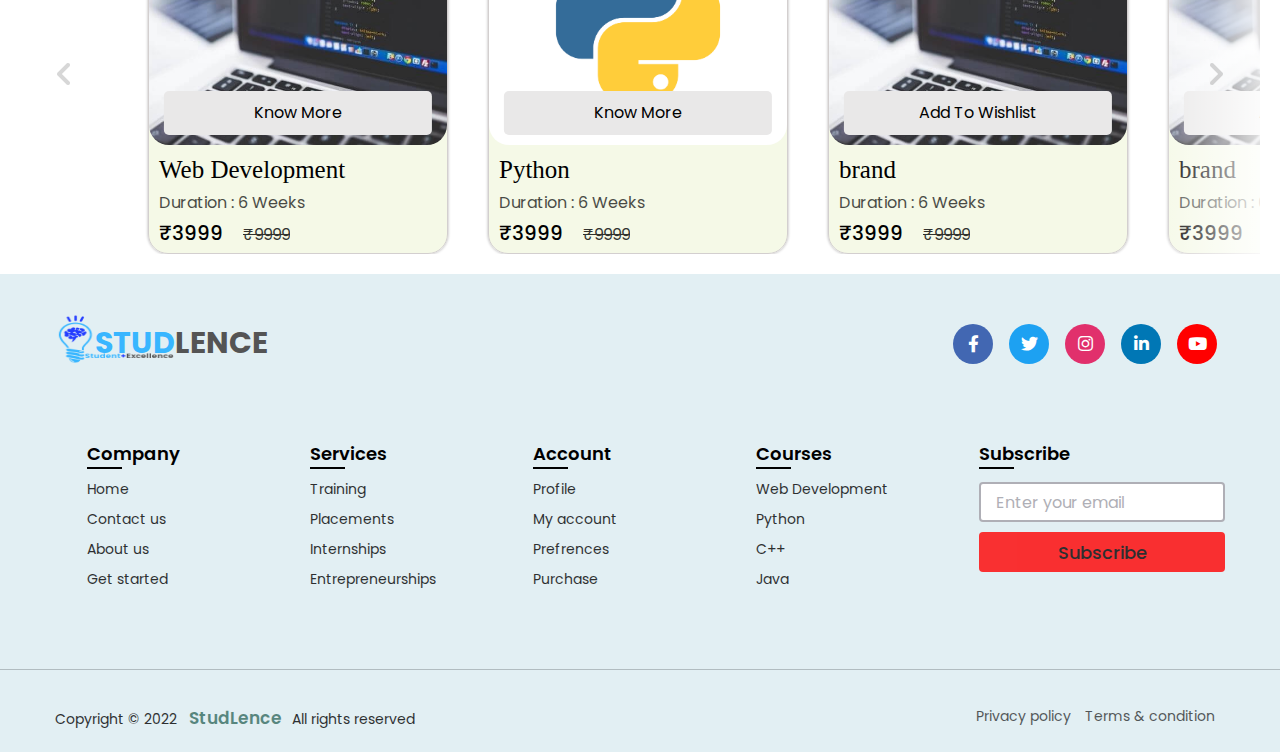
==== commit 097fc2ec: "Update index.html" ====
(no text change in the page or its own stylesheets)
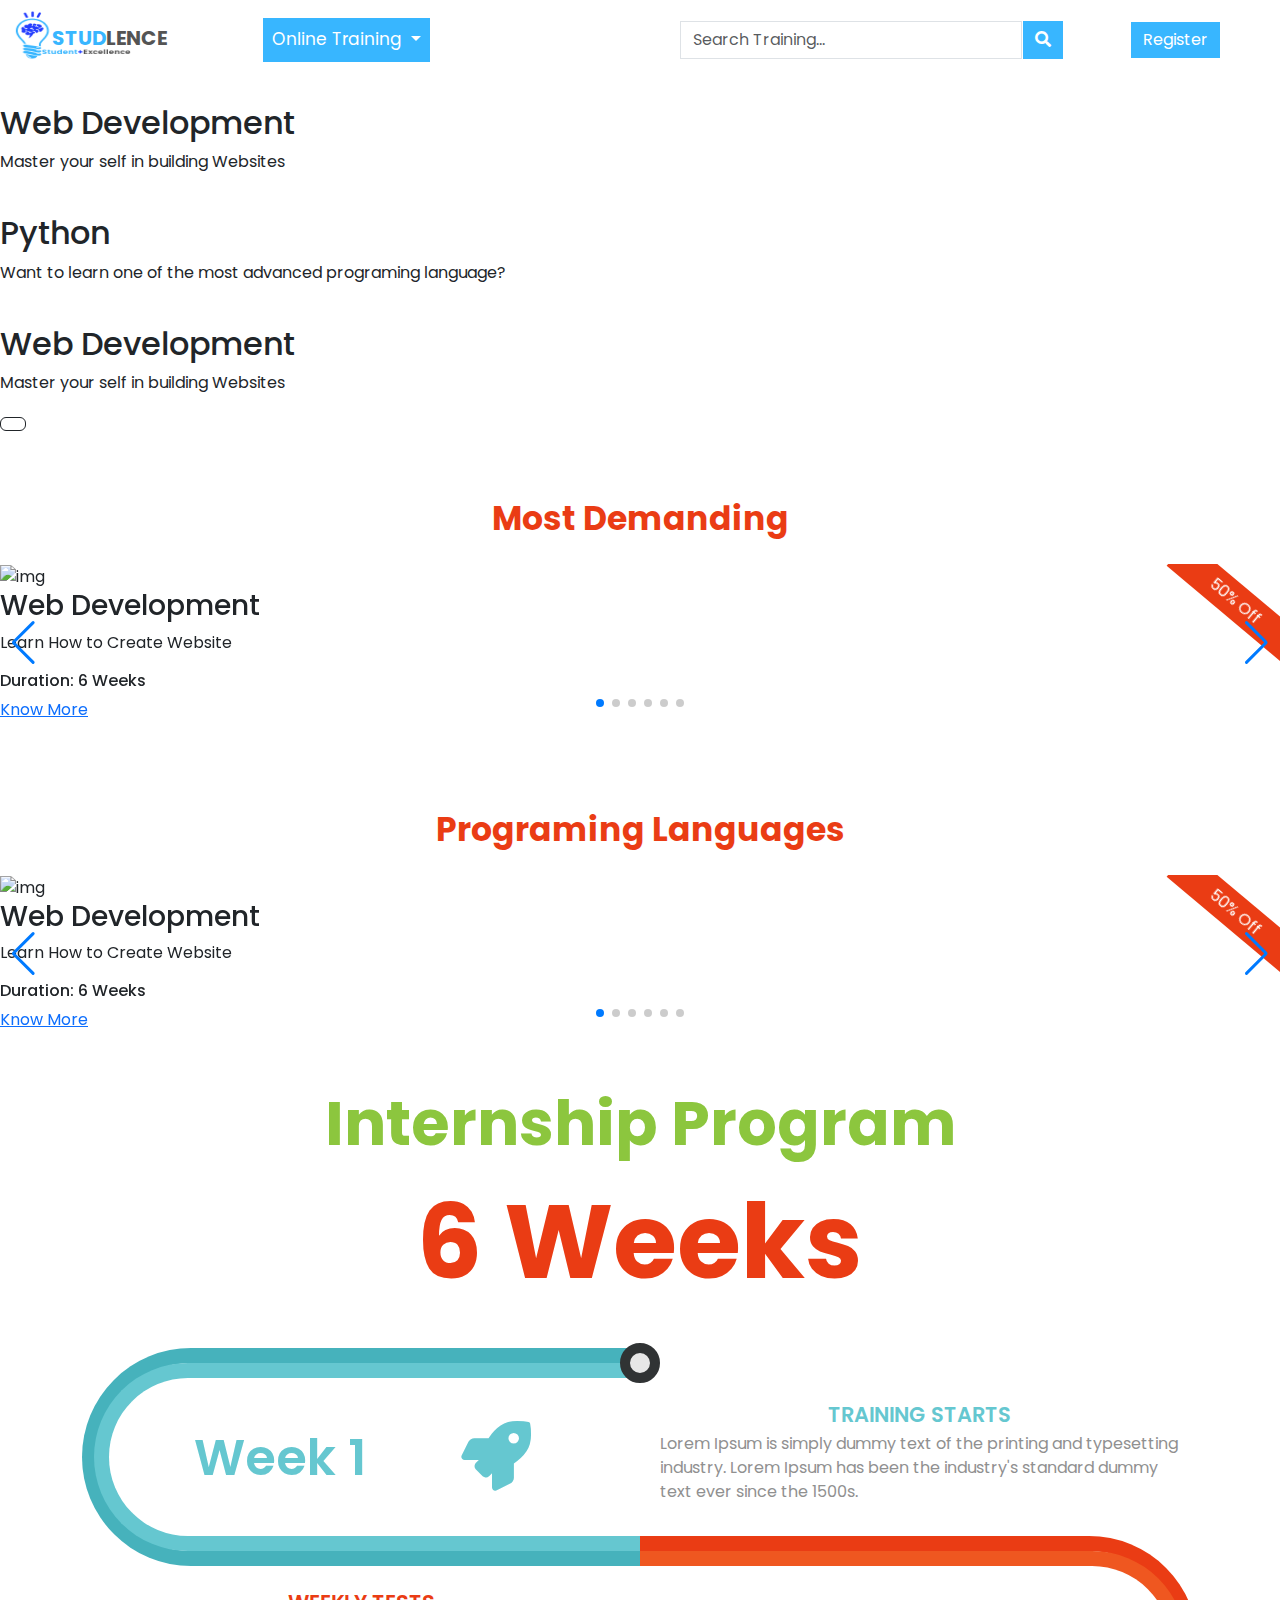
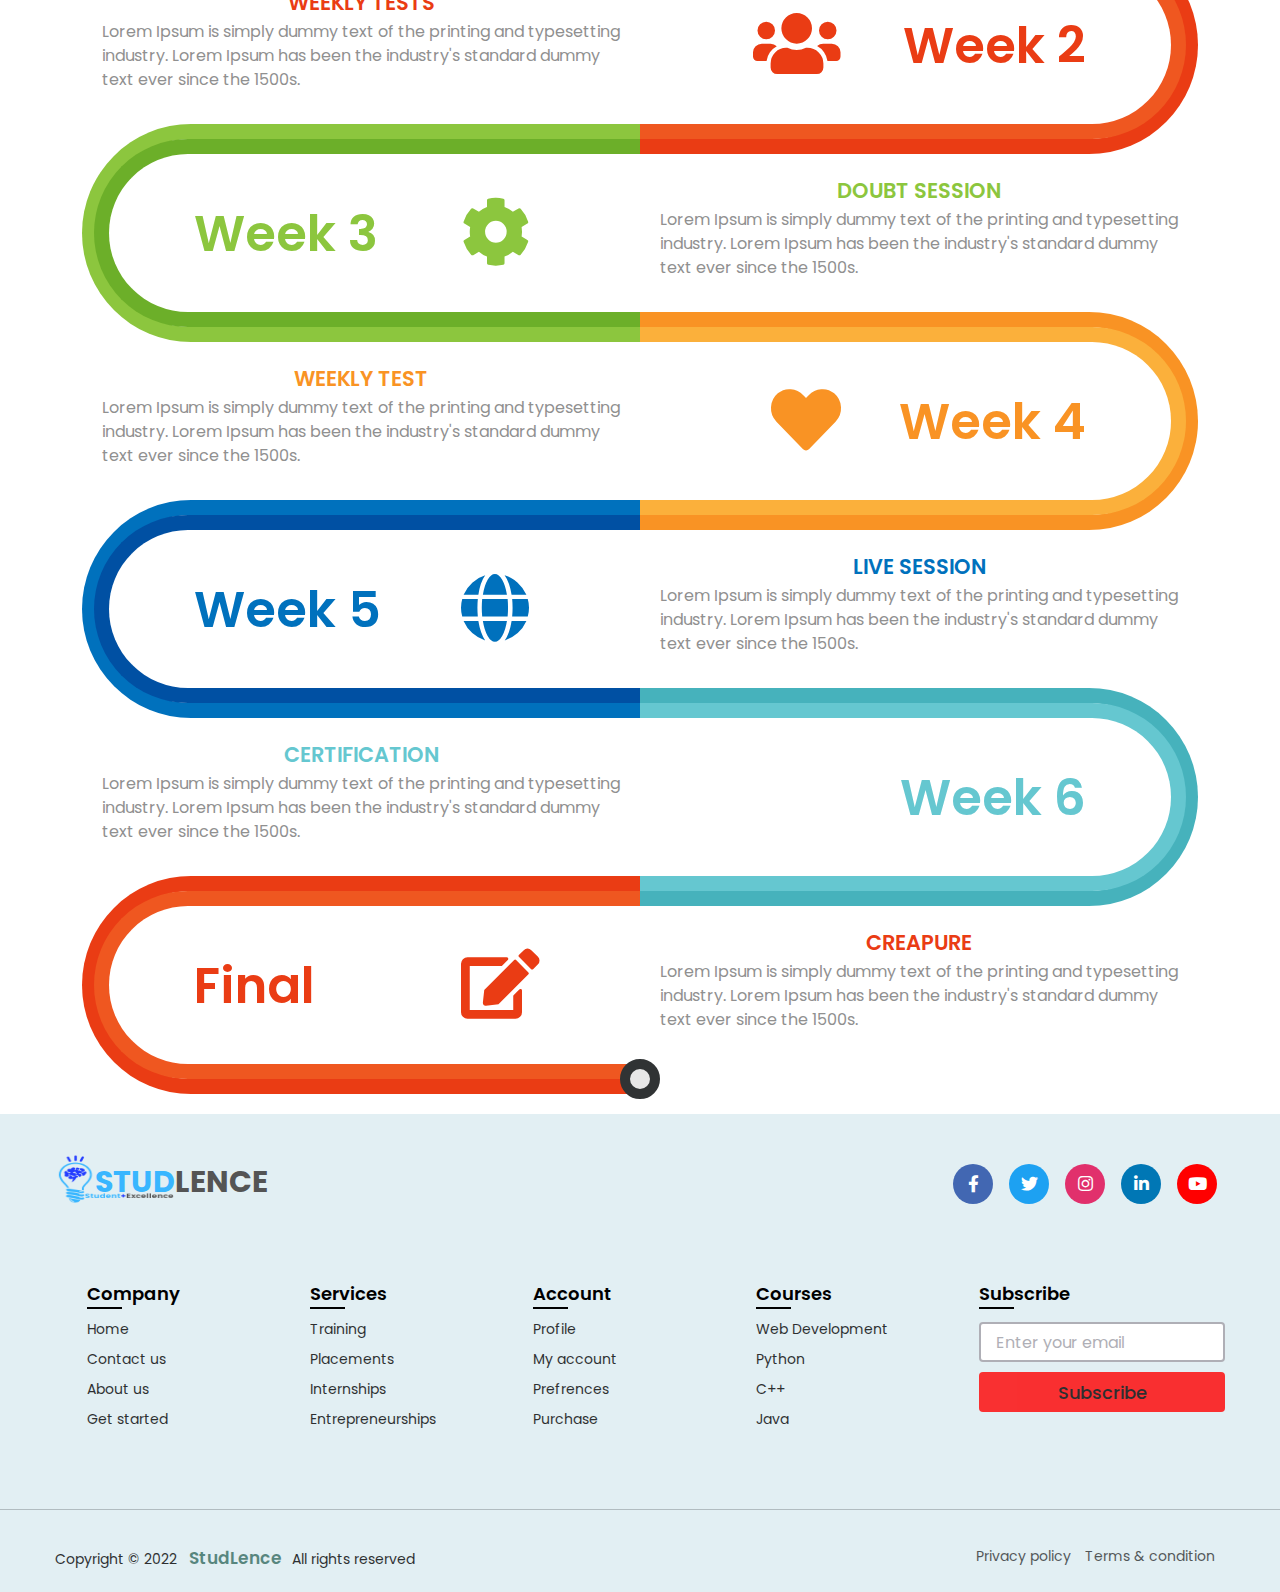
==== commit bfa38fa8: "final updated" ====
--- a/index.html
+++ b/index.html
@@ -4,10 +4,14 @@
     <meta charset="utf-8">
     <meta name="viewport" content="width=device-width, initial-scale=1.0">
     <title>Studlence</title>
+    <!-- Link Swiper's CSS -->
+    <link
+      rel="stylesheet"
+      href="https://cdn.jsdelivr.net/npm/swiper/swiper-bundle.min.css"/>
     <link rel="shortcut icon" type="image/x-icon" href="assets/apple-touch-icon.png" />
     <link rel="stylesheet" href="style.css">
     <link rel="stylesheet" href="https://cdn.jsdelivr.net/npm/bootstrap@5.2.0/dist/css/bootstrap.min.css">
-  <script src="https://cdn.jsdelivr.net/npm/bootstrap@5.2.0/dist/js/bootstrap.bundle.min.js"></script>
+    <script src="https://cdn.jsdelivr.net/npm/bootstrap@5.2.0/dist/js/bootstrap.bundle.min.js"></script>
     <link rel="stylesheet" href="https://cdnjs.cloudflare.com/ajax/libs/font-awesome/5.14.0/css/all.min.css">
   </head>
   <body>
@@ -32,56 +36,212 @@
           </li>
         </ul>
         <form class="d-flex" role="search">
-          <input class="form-control form1 me-2" type="search" placeholder="Search Training..." aria-label="Search">
-          <button class="btn btn2 btn-outline-success me-5" type="submit"><i class="fas fa-search"></i></button>
+          <input class="form-control rounded-0 form1 me-2" type="search" placeholder="Search Training..." aria-label="Search">
+          <button class="btn btn2 rounded-0 me-5" type="submit"><i class="fas fa-search"></i></button>
         </form>
-         <a href="https://rajanukul.github.io/Login-Signup-Form/"><button class="btn login btn-outline-success me-5" type="submit">Register</button></a>
+         <a href="https://rajanukul.github.io/Login-Signup-Form/"><button class="btn rounded-0 login me-5" type="submit">Register</button></a>
          <!--<button onclick="myFunction()">Toggle dark mode</button>-->
-         <div class="darkmode">
-          <input type="checkbox" class="checkbox" id="chk" />
-          <label class="label me-2" for="chk">
-            <i class="fas fa-sun"></i>
-            <i class="fas fa-moon"></i>
-            <div class="ball"></div>
-          </label>
-        </div>
+         
       </div>
     </div>
   </nav>
 <!--Navbar Ends-->
-<!--Slider Starts-->
+
+<div class="img-slider">
+  <div class="slide active">
+    <img src="assets/banner-1920 (1).png" alt="">
+    <div class="info">
+      <h2>Web Development</h2>
+      <p>Master your self in building Websites</p>
+    </div>
+  </div>
+  <div class="slide">
+    <img src="assets/banner-1920 (1).png" alt="">
+    <div class="info">
+      <h2>Python</h2>
+      <p>Want to learn one of the most advanced programing language?</p>
+    </div>
+  </div>
+  <div class="slide">
+    <img src="assets/banner-1920 (1).png" alt="">
+    <div class="info">
+      <h2>Web Development</h2>
+      <p>Master your self in building Websites</p>
+    </div>
+  </div>
+  <div class="navigation">
+    <div class="btn active"></div>
+    <div class="btn"></div>
+    <div class="btn"></div>
+  </div>
+</div>
+
+
+
+
+
+
+
+
+
+
+
+
+
+
+
+
+<!--Demanding Courses-->
+<div class="demand">
+  <h2>Most Demanding</h2>
+</div>
+<!-- Swiper -->
+<div class="swiper mySwiper">
+  <div class="swiper-wrapper">
+    <div class="swiper-slide">
+      <img src="assets/web-cover.png" alt="img">
+      <span class="discount-tag">50% off</span>
+      <div class="info1">
+        <h3>Web Development</h3>
+        <p>Learn How to Create Website</p>
+        <h6>Duration: <span class="duration">6</span> Weeks </h6>
+        <a href="#">Know More</a>
+      </div>
+    </div>
+    <div class="swiper-slide">
+      <img src="assets/web-cover.png" alt="img">
+      <span class="discount-tag">50% off</span>
+      <div class="info1">
+        <h3>Web Development</h3>
+        <p>Learn How to Create Website</p>
+        <h6>Duration: <span class="duration">6</span> Weeks </h6>
+        <a href="#">Know More</a>
+      </div>
+    </div>
+    <div class="swiper-slide">
+      <img src="assets/web-cover.png" alt="img">
+      <span class="discount-tag">50% off</span>
+      <div class="info1">
+        <h3>Web Development</h3>
+        <p>Learn How to Create Website</p>
+        <h6>Duration: <span class="duration">6</span> Weeks </h6>
+        <a href="#">Know More</a>
+      </div>
+    </div>
+    <div class="swiper-slide">
+      <img src="assets/web-cover.png" alt="img">
+      <span class="discount-tag">50% off</span>
+      <div class="info1">
+        <h3>Web Development</h3>
+        <p>Learn How to Create Website</p>
+        <h6>Duration: <span class="duration">6</span> Weeks </h6>
+        <a href="#">Know More</a>
+      </div>
+    </div>
+    <div class="swiper-slide">
+      <img src="assets/web-cover.png" alt="img">
+      <span class="discount-tag">50% off</span>
+      <div class="info1">
+        <h3>Web Development</h3>
+        <p>Learn How to Create Website</p>
+        <h6>Duration: <span class="duration">6</span> Weeks </h6>
+        <a href="#">Know More</a>
+      </div>
+    </div>
+    <div class="swiper-slide">
+      <img src="assets/web-cover.png" alt="img">
+      <span class="discount-tag">50% off</span>
+      <div class="info1">
+        <h3>Web Development</h3>
+        <p>Learn How to Create Website</p>
+        <h6>Duration: <span class="duration">6</span> Weeks </h6>
+        <a href="#">Know More</a>
+      </div>
+    </div>
     
-    <section class="home">
-      <video class="video-slide active" src="assets/3.mp4" autoplay muted loop></video>
-      <video class="video-slide" src="assets/2.mp4" autoplay muted loop></video>
-      <video class="video-slide" src="assets/1.mp4" autoplay muted loop></video>
-      <video class="video-slide" src="" autoplay muted loop></video>
-      <video class="video-slide" src="" autoplay muted loop></video>
-      
-      <div class="media-icons">
-        <a href="https://www.facebook.com/" target="_blank"><i class="fab fa-facebook-f"></i></a>
-        <a href="https://www.instagram.com/" target="_blank"><i class="fab fa-instagram"></i></a>
-        <a href="https://twitter.com/" target="_blank"><i class="fab fa-twitter"></i></a>
-      </div>
-      <div class="slider-navigation">
-        <div class="nav-btn active"></div>
-        <div class="nav-btn"></div>
-        <div class="nav-btn"></div>
-        <div class="nav-btn"></div>
-        <div class="nav-btn"></div>
-      </div>
-      <div class='console-container'>
-        <span id='text'></span>
-        <div class='console-underscore' id='console'>&#95;</div>
-      </div>
-    </section>
-<!--Slider Ends-->
-
-
-
-<section class="section">
-  <h1><span class="change_content"> </span> <span style="margin-top: -10px;"> | </span> </h1>
-</section>
+  </div>
+  <div class="swiper-button-next"></div>
+  <div class="swiper-button-prev"></div>
+  <div class="swiper-pagination"></div>
+</div>
+
+
+
+<!--Programing Courses-->
+<br>
+<div class="demand">
+  <h2>Programing Languages</h2>
+</div>
+<!-- Swiper -->
+<div class="swiper mySwiper">
+  <div class="swiper-wrapper">
+    <div class="swiper-slide">
+      <img src="assets/web-cover.png" alt="img">
+      <span class="discount-tag">50% off</span>
+      <div class="info1">
+        <h3>Web Development</h3>
+        <p>Learn How to Create Website</p>
+        <h6>Duration: <span class="duration">6</span> Weeks </h6>
+        <a href="#">Know More</a>
+      </div>
+    </div>
+    <div class="swiper-slide">
+      <img src="assets/web-cover.png" alt="img">
+      <span class="discount-tag">50% off</span>
+      <div class="info1">
+        <h3>Web Development</h3>
+        <p>Learn How to Create Website</p>
+        <h6>Duration: <span class="duration">6</span> Weeks </h6>
+        <a href="#">Know More</a>
+      </div>
+    </div>
+    <div class="swiper-slide">
+      <img src="assets/web-cover.png" alt="img">
+      <span class="discount-tag">50% off</span>
+      <div class="info1">
+        <h3>Web Development</h3>
+        <p>Learn How to Create Website</p>
+        <h6>Duration: <span class="duration">6</span> Weeks </h6>
+        <a href="#">Know More</a>
+      </div>
+    </div>
+    <div class="swiper-slide">
+      <img src="assets/web-cover.png" alt="img">
+      <span class="discount-tag">50% off</span>
+      <div class="info1">
+        <h3>Web Development</h3>
+        <p>Learn How to Create Website</p>
+        <h6>Duration: <span class="duration">6</span> Weeks </h6>
+        <a href="#">Know More</a>
+      </div>
+    </div>
+    <div class="swiper-slide">
+      <img src="assets/web-cover.png" alt="img">
+      <span class="discount-tag">50% off</span>
+      <div class="info1">
+        <h3>Web Development</h3>
+        <p>Learn How to Create Website</p>
+        <h6>Duration: <span class="duration">6</span> Weeks </h6>
+        <a href="#">Know More</a>
+      </div>
+    </div>
+    <div class="swiper-slide">
+      <img src="assets/web-cover.png" alt="img">
+      <span class="discount-tag">50% off</span>
+      <div class="info1">
+        <h3>Web Development</h3>
+        <p>Learn How to Create Website</p>
+        <h6>Duration: <span class="duration">6</span> Weeks </h6>
+        <a href="#">Know More</a>
+      </div>
+    </div>
+    
+  </div>
+  <div class="swiper-button-next"></div>
+  <div class="swiper-button-prev"></div>
+  <div class="swiper-pagination"></div>
+</div>
+
 <!--Timeline starts-->
 <div class="container">
   <h1>Internship Program</h1>
@@ -192,291 +352,8 @@
   </div>
 </div>    
 <!--Timeline ends-->
-<!--Demanding Courses-->
-<div class="demand">
-  <h2>Most Demanding</h2>
-</div>
-<!--Card-->
-<section class="product"> 
-  <button class="pre-btn"><img src="assets/arrow.png" alt=""></button>
-  <button class="nxt-btn"><img src="assets/arrow.png" alt=""></button>
-  <div class="product-container">
-      <div class="product-card">
-          <div class="product-image">
-              <span class="seat-tag">Limited seats</span>
-              <span class="discount-tag">50% off</span>
-              <img src="assets/Web-Development.jpeg" class="product-thumb" alt="">
-              <button class="card-btn">Know More</button>
-          </div>
-          <div class="product-info">
-              <h2 class="product-brand">Web Development</h2>
-              <p class="product-short-description">Duration : <span class="timee">6</span> weeks</p>
-              <span class="price">&#8377;3999</span><span class="actual-price">&#8377;9999</span>
-          </div>
-      </div>
-      <div class="product-card">
-          <div class="product-image">
-              <span class="seat-tag">Limited seats</span>
-              <span class="discount-tag">50% off</span>
-              <img src="assets/python-programming-language.png" class="product-thumb" alt="">
-              <button class="card-btn">Know More</button>
-          </div>
-          <div class="product-info">
-              <h2 class="product-brand">Python</h2>
-              <p class="product-short-description">Duration : <span class="timee">6</span> Weeks</p>
-              <span class="price">&#8377;3999</span><span class="actual-price">&#8377;9999</span>
-          </div>
-      </div>
-      <div class="product-card">
-          <div class="product-image">
-              <span class="seat-tag">Limited seats</span>
-              <span class="discount-tag">50% off</span>
-              <img src="assets/Web-Development.jpeg" class="product-thumb" alt="">
-              <button class="card-btn">add to wishlist</button>
-          </div>
-          <div class="product-info">
-              <h2 class="product-brand">brand</h2>
-              <p class="product-short-description">Duration : <span class="timee">6</span> Weeks</p>
-              <span class="price">&#8377;3999</span><span class="actual-price">&#8377;9999</span>
-          </div>
-      </div>
-      <div class="product-card">
-          <div class="product-image">
-              <span class="seat-tag">Limited seats</span>
-              <span class="discount-tag">50% off</span>
-              <img src="assets/Web-Development.jpeg" class="product-thumb" alt="">
-              <button class="card-btn">add to wishlist</button>
-          </div>
-          <div class="product-info">
-              <h2 class="product-brand">brand</h2>
-              <p class="product-short-description">Duration : <span class="timee">6</span> Weeks</p>
-              <span class="price">&#8377;3999</span><span class="actual-price">&#8377;9999</span>
-          </div>
-      </div>
-      <div class="product-card">
-          <div class="product-image">
-              <span class="seat-tag">Limited seats</span>
-              <span class="discount-tag">50% off</span>
-              <img src="assets/Web-Development.jpeg" class="product-thumb" alt="">
-              <button class="card-btn">add to wishlist</button>
-          </div>
-          <div class="product-info">
-              <h2 class="product-brand">brand</h2>
-              <p class="product-short-description">Duration : <span class="timee">6</span> Weeks</p>
-              <span class="price">&#8377;3999</span><span class="actual-price">&#8377;9999</span>
-          </div>
-      </div>
-      <div class="product-card">
-          <div class="product-image">
-              <span class="seat-tag">Limited seats</span>
-              <span class="discount-tag">50% off</span>
-              <img src="assets/Web-Development.jpeg" class="product-thumb" alt="">
-              <button class="card-btn">add to wishlist</button>
-          </div>
-          <div class="product-info">
-              <h2 class="product-brand">brand</h2>
-              <p class="product-short-description">Duration : <span class="timee">6</span> Weeks</p>
-              <span class="price">&#8377;3999</span><span class="actual-price">&#8377;9999</span>
-          </div>
-      </div>
-      <div class="product-card">
-          <div class="product-image">
-              <span class="seat-tag">Limited seats</span>
-              <span class="discount-tag">50% off</span>
-              <img src="assets/Web-Development.jpeg" class="product-thumb" alt="">
-              <button class="card-btn">add to wishlist</button>
-          </div>
-          <div class="product-info">
-              <h2 class="product-brand">brand</h2>
-              <p class="product-short-description">Duration : <span class="timee">6</span> Weeks</p>
-              <span class="price">&#8377;3999</span><span class="actual-price">&#8377;9999</span>
-          </div>
-      </div>
-      <div class="product-card">
-          <div class="product-image">
-              <span class="seat-tag">Limited seats</span>
-              <span class="discount-tag">50% off</span>
-              <img src="assets/Web-Development.jpeg" class="product-thumb" alt="">
-              <button class="card-btn">add to wishlist</button>
-          </div>
-          <div class="product-info">
-              <h2 class="product-brand">brand</h2>
-              <p class="product-short-description">Duration : <span class="timee">6</span> Weeks</p>
-              <span class="price">&#8377;3999</span><span class="actual-price">&#8377;9999</span>
-          </div>
-      </div>
-      <div class="product-card">
-          <div class="product-image">
-              <span class="seat-tag">Limited seats</span>
-              <span class="discount-tag">50% off</span>
-              <img src="assets/Web-Development.jpeg" class="product-thumb" alt="">
-              <button class="card-btn">add to wishlist</button>
-          </div>
-          <div class="product-info">
-              <h2 class="product-brand">brand</h2>
-              <p class="product-short-description">Duration : <span class="timee">6</span> Weeks</p>
-              <span class="price">&#8377;3999</span><span class="actual-price">&#8377;9999</span>
-          </div>
-      </div>
-      <div class="product-card">
-          <div class="product-image">
-              <span class="seat-tag">Limited seats</span>
-              <span class="discount-tag">50% off</span>
-              <img src="assets/Web-Development.jpeg" class="product-thumb" alt="">
-              <button class="card-btn">add to wishlist</button>
-          </div>
-          <div class="product-info">
-              <h2 class="product-brand">brand</h2>
-              <p class="product-short-description">Duration : <span class="timee">6</span> Weeks</p>
-              <span class="price">&#8377;3999</span><span class="actual-price">&#8377;9999</span>
-          </div>
-      </div>
-  </div>
-</section>
-
-
-<!--Programing Courses-->
-<br>
-<div class="demand">
-  <h2>Programing Languages</h2>
-</div>
-<!--Card-->
-<section class="product"> 
-  <button class="pre-btn"><img src="assets/arrow.png" alt=""></button>
-  <button class="nxt-btn"><img src="assets/arrow.png" alt=""></button>
-  <div class="product-container">
-      <div class="product-card">
-          <div class="product-image">
-              <span class="seat-tag">Limited seats</span>
-              <span class="discount-tag">50% off</span>
-              <img src="assets/Web-Development.jpeg" class="product-thumb" alt="">
-              <button class="card-btn">Know More</button>
-          </div>
-          <div class="product-info">
-              <h2 class="product-brand">Web Development</h2>
-              <p class="product-short-description">Duration : <span class="timee">6</span> Weeks</p>
-              <span class="price">&#8377;3999</span><span class="actual-price">&#8377;9999</span>
-          </div>
-      </div>
-      <div class="product-card">
-          <div class="product-image">
-              <span class="seat-tag">Limited seats</span>
-              <span class="discount-tag">50% off</span>
-              <img src="assets/python-programming-language.png" class="product-thumb" alt="">
-              <button class="card-btn">Know More</button>
-          </div>
-          <div class="product-info">
-              <h2 class="product-brand">Python</h2>
-              <p class="product-short-description">Duration : <span class="timee">6</span> Weeks</p>
-              <span class="price">&#8377;3999</span><span class="actual-price">&#8377;9999</span>
-          </div>
-      </div>
-      <div class="product-card">
-          <div class="product-image">
-              <span class="seat-tag">Limited seats</span>
-              <span class="discount-tag">50% off</span>
-              <img src="assets/Web-Development.jpeg" class="product-thumb" alt="">
-              <button class="card-btn">add to wishlist</button>
-          </div>
-          <div class="product-info">
-              <h2 class="product-brand">brand</h2>
-              <p class="product-short-description">Duration : <span class="timee">6</span> Weeks</p>
-              <span class="price">&#8377;3999</span><span class="actual-price">&#8377;9999</span>
-          </div>
-      </div>
-      <div class="product-card">
-          <div class="product-image">
-              <span class="seat-tag">Limited seats</span>
-              <span class="discount-tag">50% off</span>
-              <img src="assets/Web-Development.jpeg" class="product-thumb" alt="">
-              <button class="card-btn">add to wishlist</button>
-          </div>
-          <div class="product-info">
-              <h2 class="product-brand">brand</h2>
-              <p class="product-short-description">Duration : <span class="timee">6</span> Weeks</p>
-              <span class="price">&#8377;3999</span><span class="actual-price">&#8377;9999</span>
-          </div>
-      </div>
-      <div class="product-card">
-          <div class="product-image">
-              <span class="seat-tag">Limited seats</span>
-              <span class="discount-tag">50% off</span>
-              <img src="assets/Web-Development.jpeg" class="product-thumb" alt="">
-              <button class="card-btn">add to wishlist</button>
-          </div>
-          <div class="product-info">
-              <h2 class="product-brand">brand</h2>
-              <p class="product-short-description">Duration : <span class="timee">6</span> Weeks</p>
-              <span class="price">&#8377;3999</span><span class="actual-price">&#8377;9999</span>
-          </div>
-      </div>
-      <div class="product-card">
-          <div class="product-image">
-              <span class="seat-tag">Limited seats</span>
-              <span class="discount-tag">50% off</span>
-              <img src="assets/Web-Development.jpeg" class="product-thumb" alt="">
-              <button class="card-btn">add to wishlist</button>
-          </div>
-          <div class="product-info">
-              <h2 class="product-brand">brand</h2>
-              <p class="product-short-description">Duration : <span class="timee">6</span> Weeks</p>
-              <span class="price">&#8377;3999</span><span class="actual-price">&#8377;9999</span>
-          </div>
-      </div>
-      <div class="product-card">
-          <div class="product-image">
-              <span class="seat-tag">Limited seats</span>
-              <span class="discount-tag">50% off</span>
-              <img src="assets/Web-Development.jpeg" class="product-thumb" alt="">
-              <button class="card-btn">add to wishlist</button>
-          </div>
-          <div class="product-info">
-              <h2 class="product-brand">brand</h2>
-              <p class="product-short-description">Duration : <span class="timee">6</span> Weeks</p>
-              <span class="price">&#8377;3999</span><span class="actual-price">&#8377;9999</span>
-          </div>
-      </div>
-      <div class="product-card">
-          <div class="product-image">
-              <span class="seat-tag">Limited seats</span>
-              <span class="discount-tag">50% off</span>
-              <img src="assets/Web-Development.jpeg" class="product-thumb" alt="">
-              <button class="card-btn">add to wishlist</button>
-          </div>
-          <div class="product-info">
-              <h2 class="product-brand">brand</h2>
-              <p class="product-short-description">Duration : <span class="timee">6</span> Weeks</p>
-              <span class="price">&#8377;3999</span><span class="actual-price">&#8377;9999</span>
-          </div>
-      </div>
-      <div class="product-card">
-          <div class="product-image">
-              <span class="seat-tag">Limited seats</span>
-              <span class="discount-tag">50% off</span>
-              <img src="assets/Web-Development.jpeg" class="product-thumb" alt="">
-              <button class="card-btn">add to wishlist</button>
-          </div>
-          <div class="product-info">
-              <h2 class="product-brand">brand</h2>
-              <p class="product-short-description">Duration : <span class="timee">6</span> Weeks</p>
-              <span class="price">&#8377;3999</span><span class="actual-price">&#8377;9999</span>
-          </div>
-      </div>
-      <div class="product-card">
-          <div class="product-image">
-              <span class="seat-tag">Limited seats</span>
-              <span class="discount-tag">50% off</span>
-              <img src="assets/Web-Development.jpeg" class="product-thumb" alt="">
-              <button class="card-btn">add to wishlist</button>
-          </div>
-          <div class="product-info">
-              <h2 class="product-brand">brand</h2>
-              <p class="product-short-description">Duration : <span class="timee">6</span> Weeks</p>
-              <span class="price">&#8377;3999</span><span class="actual-price">&#8377;9999</span>
-          </div>
-      </div>
-  </div>
-</section>
+
+
 <!--Footer starts-->
 <footer>
   <div class="content">
@@ -547,6 +424,81 @@
 	document.body.classList.toggle('dark');
 });
   </script>
+<script type="text/javascript">
+  var slides = document.querySelectorAll('.slide');
+  var btns = document.querySelectorAll('.btn');
+  let currentSlide = 1;
+  
+  // Javascript for image slider manual navigation
+  var manualNav = function(manual){
+    slides.forEach((slide) => {
+      slide.classList.remove('active');
+  
+      btns.forEach((btn) => {
+        btn.classList.remove('active');
+      });
+    });
+  
+    slides[manual].classList.add('active');
+    btns[manual].classList.add('active');
+  }
+  
+  btns.forEach((btn, i) => {
+    btn.addEventListener("click", () => {
+      manualNav(i);
+      currentSlide = i;
+    });
+  });
+  
+  // Javascript for image slider autoplay navigation
+  var repeat = function(activeClass){
+    let active = document.getElementsByClassName('active');
+    let i = 1;
+  
+    var repeater = () => {
+      setTimeout(function(){
+        [...active].forEach((activeSlide) => {
+          activeSlide.classList.remove('active');
+        });
+  
+      slides[i].classList.add('active');
+      btns[i].classList.add('active');
+      i++;
+  
+      if(slides.length == i){
+        i = 0;
+      }
+      if(i >= slides.length){
+        return;
+      }
+      repeater();
+    }, 10000);
+    }
+    repeater();
+  }
+  repeat();
+  </script>
+  <!-- Swiper JS -->
+  <script src="https://cdn.jsdelivr.net/npm/swiper/swiper-bundle.min.js"></script>
+
+  <script>
+    var swiper = new Swiper(".mySwiper", {
+      slidesPerView: 'auto',
+      spaceBetween: 40,
+      centeredSlides: true,
+      grabCursor: true,
+      loop: true,
+      pagination: {
+        el: ".swiper-pagination",
+        clickable: true,
+      },
+      navigation: {
+        nextEl: ".swiper-button-next",
+        prevEl: ".swiper-button-prev",
+      },
+    });
+  </script>
+
   <script src="script.js"></script>
   </body>
 </html>
--- a/style.css
+++ b/style.css
@@ -607,7 +607,7 @@
           left: 10%;
       }
       .main-timeline .timeline-year{
-          font-size: 25px;
+          font-size: 20px;
           transform:translateY(0);
           top: 65%;
           left: 9%;
@@ -1066,6 +1066,11 @@
     }
     footer .content .link-boxes .input-box{
       width: 100%;
+    }
+  }
+  @media (max-width: 420px){
+    .content .link-boxes{
+      margin-left: -20px;
     }
   }
   
